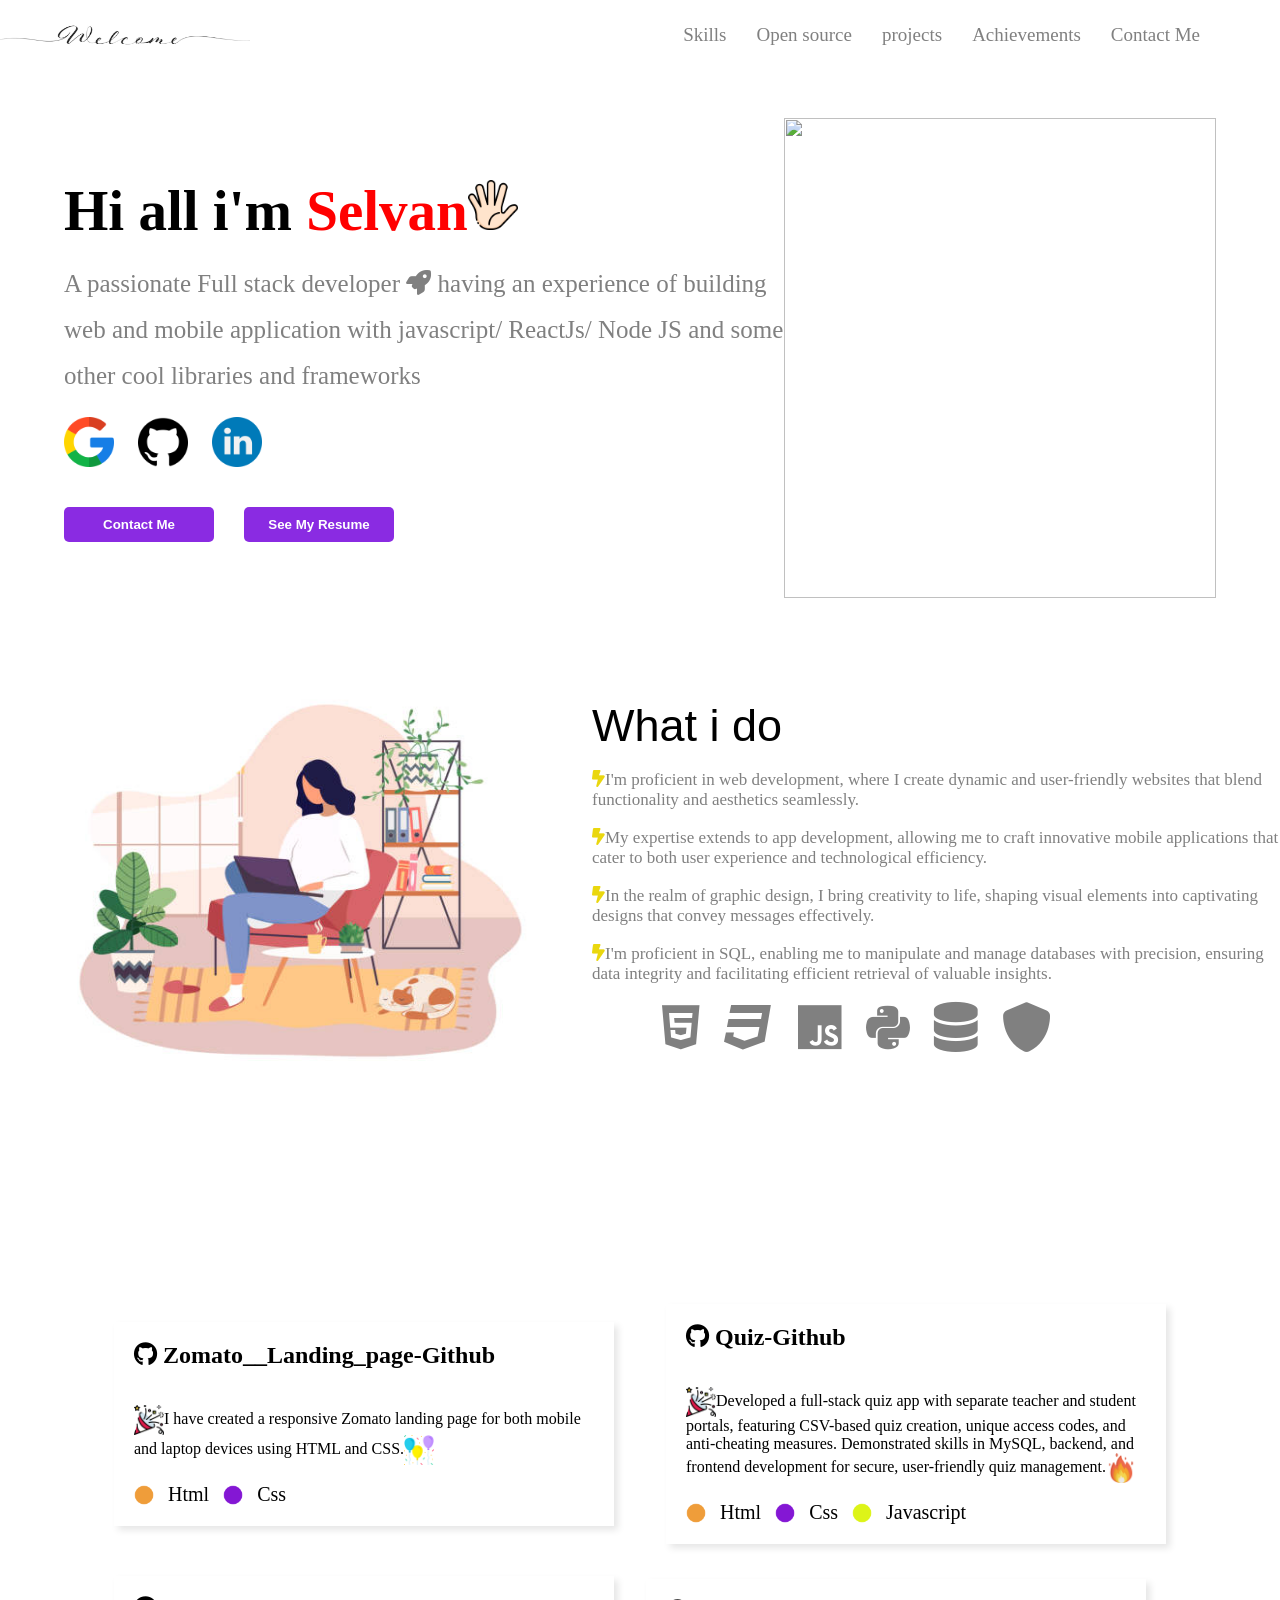
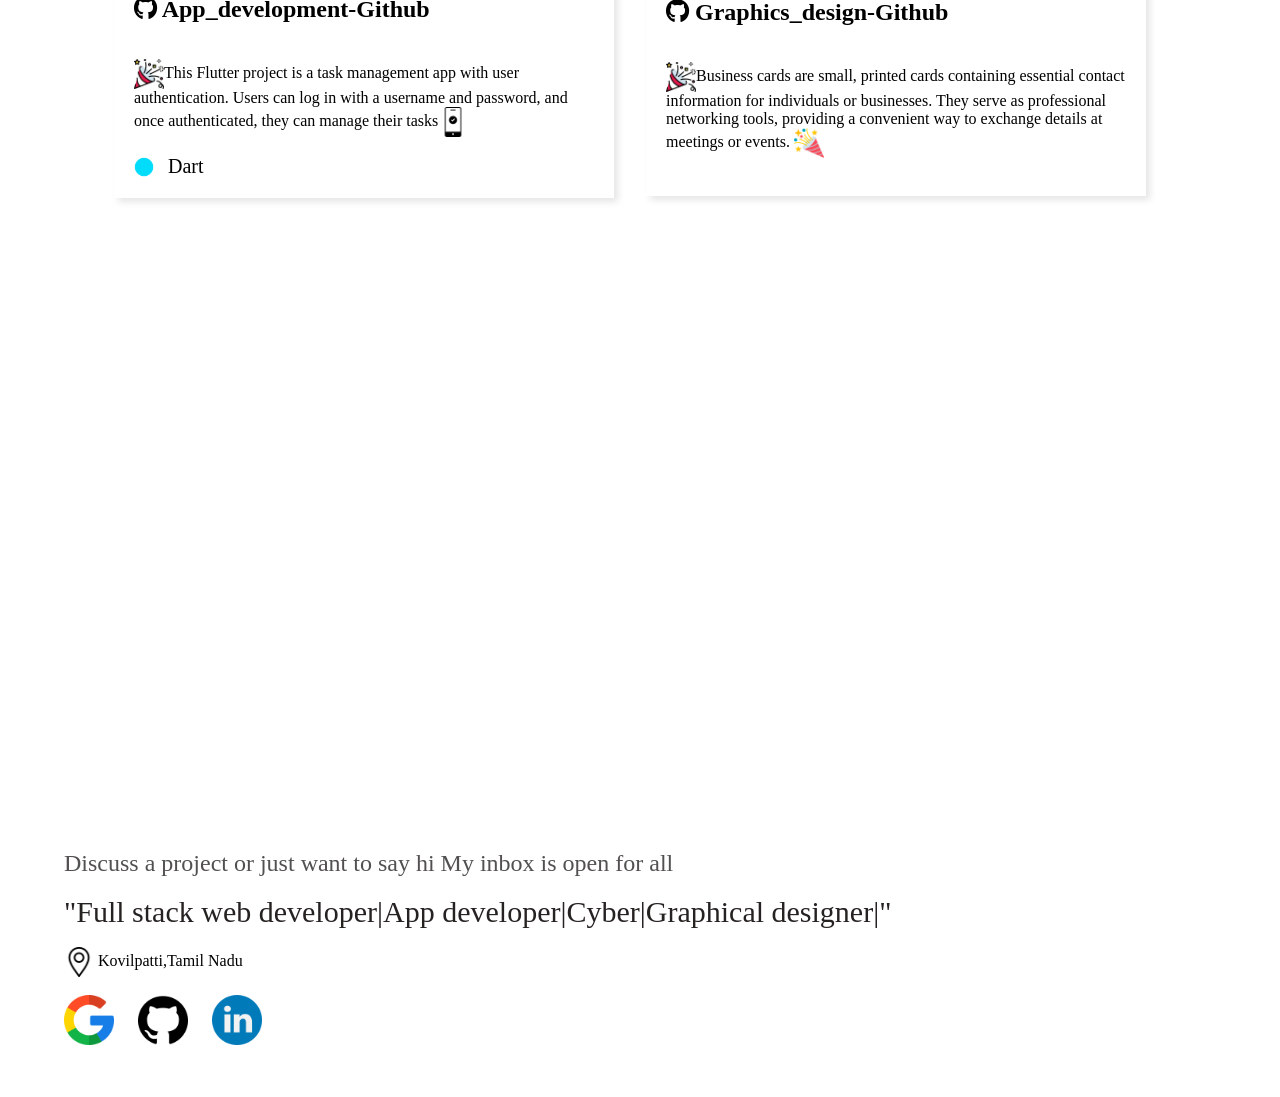
==== index.html @ 667afcc9 "Recently addded" ====
<!DOCTYPE html>
<html>
    <head>
        <meta charset="UTF-8" />
        <meta http-equiv="X-UA-Compatible" content="IE=edge" />
        <meta name="viewport" content="width=device-width, initial-scale=1.0" />
    
       
        <!-- Font awesome icons -->
        <link rel="stylesheet" href="https://cdnjs.cloudflare.com/ajax/libs/font-awesome/6.1.1/css/all.min.css"
            integrity="sha512-KfkfwYDsLkIlwQp6LFnl8zNdLGxu9YAA1QvwINks4PhcElQSvqcyVLLD9aMhXd13uQjoXtEKNosOWaZqXgel0g=="
            crossorigin="anonymous" referrerpolicy="no-referrer" />
        <!-- Poppins font by google fonts -->
        <link rel="preconnect" href="https://fonts.googleapis.com" />
        <link rel="preconnect" href="https://fonts.gstatic.com" crossorigin />
        <link
            href="https://fonts.googleapis.com/css2?family=Poppins:ital,wght@0,100;0,200;0,300;0,400;0,500;0,600;0,700;0,800;0,900;1,100;1,200;1,300;1,400;1,500;1,600;1,700;1,800;1,900&display=swap"
            rel="stylesheet" />
    
        <!-- Importing styles.css -->
        <link rel="stylesheet" href="index.css" />
        <!-- Aos animation-->
        <link rel="stylesheet" href="https://unpkg.com/aos@next/dist/aos.css" />
    
        <title>PortFolio Page</title>
    </head>
    <body>
        <nav>
        <div class="nav_bar1"data-aos="zoom-in-down"data-aos-duration="2000"data-aos-delay="100">
           <img src="./images/image 1.png" >
           <div class="nav_bar_links">
            <a href="#skills" class="links">Skills</a>
            <a href="#Opensource" class="links">Open source</a>
            <a href="#projects" class="links">projects</a>
            <a href="#achievements" class="links">Achievements</a>
            <a href="#contact" class="links">Contact Me</a>
           </div>
        </div>
        </nav>
        <section>
            <div class="section_bar1 container"data-aos="zoom-in" data-aos-duration="2000"data-aos-delay="100">
                <div class="section_bar2">
                <h1>Hi all i'm <span style="color:red">Selvan</span><span><img src="./images/hello.png"></span></h1><br>
                <p>A passionate Full stack developer <i class="fa-solid fa-rocket"></i> having an experience of building web and mobile application with javascript/ ReactJs/    Node JS and some other cool libraries and frameworks</p><br>
                <div class="section_bar2_logo"><img src="./images/google.png" class="section_image" >
                <a href="https://github.com/Ratnaselvan-S"target="_blank"><img src="./images/github.png" class="section_image"></a>
                <a href="https://www.linkedin.com/in/ratna-selvan-s/"target="_blank"> <img src="./images/linkedin.png" class="section_image" ></a>
                </div>
                <br>
                <br>
                <div class="section_bar2_button">
                <a href="mailto:selvanratna2004@gmail.com"><button>Contact Me</button></a>
                <a href="./resume/Ratna Selvan.pdf"target="_blank"><button >See My Resume</button></a>
            </div>
                </div>
                <div class="section_img">
                 <img src="https://img.freepik.com/free-vector/working-characters-flat-design-web-banner_1308-128001.jpg?size=626&ext=jpg&ga=GA1.1.1835550956.1694545658&semt=ais">

                </div>
            </div>
        </section>
        <section data-aos="fade"data-aos-duration="1000" data-aos-delay="400">
            <div class="section2 "><div class="section2_img">  
                <img src="./images/laptop.jpg"><br>
            </div>
            <div class="section2_text container"id="skills">
                <h1>What i do</h1><br>
                <p><i class="fa-solid fa-bolt-lightning" style="color: #ead70e;"></i>I'm proficient in web development, where I create dynamic and user-friendly websites that blend functionality and
                aesthetics seamlessly.</p><br>
                <p><i class="fa-solid fa-bolt-lightning" style="color: #ead70e;"></i>My expertise extends to app development, allowing me to craft innovative mobile applications that cater to both user
                experience and technological efficiency.</p><br>
                <p><i class="fa-solid fa-bolt-lightning" style="color: #ead70e;"></i>In the realm of graphic design, I bring creativity to life, shaping visual elements into captivating designs that convey
                messages effectively.</p><br>
                <p><i class="fa-solid fa-bolt-lightning" style="color: #ead70e;"></i>I'm proficient in SQL, enabling me to manipulate and manage databases with precision, ensuring data integrity and
                facilitating efficient retrieval of valuable insights.</p><br>
               <div class="section2_ic"><i class="fa-brands fa-html5 section2_icons"></i>
                <i class="fa-brands fa-css3 section2_icons"></i>
                <i class="fa-brands fa-js section2_icons"></i>
                <i class="fa-brands fa-python section2_icons"></i>
                <i class="fa-solid fa-database section2_icons"></i>
                <i class="fa-solid fa-shield section2_icons"></i>
                </div>
            </div>
            </div>

        </section><br><br><br><br>
        <section id="Opensource">
            <h2 class="container section_cards_h2"data-aos="flip-down" data-aos-duration="1000" data-aos-delay="400">Open Source Projects</h2>
            <div class="container section_card_1">
                <a href="https://github.com/Ratnaselvan-S/Zomato_clone.git"target="_blank">
                <div class="cards cards_1"data-aos="fade-up"data-aos-duration="1000" data-aos-delay="600">
                    <h2><i class="fa-brands fa-github"></i> Zomato__Landing_page-Github</h2><br><br>
                    <p><span class="section_img_cards"><img src="./images/confetti.png"></span>I have created a responsive Zomato landing page for both mobile and laptop devices using HTML and CSS.<span class="section_img_cards"><img src="./images/balloons.png"></span></p><br>
                    <span class="img_cards"><img src="./images/circle.png"></span>
                    <span class="section_cards_p">Html &nbsp</span>
                    <span class="img_cards"><img src="./images/circle1.png"></span>
                    <span class="section_cards_p">Css</span>
                     
                </div></a>
                <a href="https://github.com/Ratnaselvan-S/Quiz.git"target="_blank">
                <div class="cards cards_2" data-aos="fade-up"data-aos-duration="1000" data-aos-delay="600">
                    <h2><i class="fa-brands fa-github"></i> Quiz-Github</h2><br><br>
                    <p><span class="section_img_cards"><img src="./images/confetti.png"></span>Developed a full-stack quiz app with separate teacher and student portals, featuring CSV-based quiz creation, unique access codes, and anti-cheating measures. Demonstrated skills in MySQL, backend, and frontend development for secure, user-friendly quiz management.<span class="section_img_cards"><img src="./images/fire.png"></span>
                    </p><br>
                    <span class="img_cards"><img src="./images/circle.png"></span>
                    <span class="section_cards_p">Html &nbsp</span>
                    <span class="img_cards"><img src="./images/circle1.png"></span>
                    <span class="section_cards_p">Css &nbsp</span>
                    <span class="img_cards"><img src="./images/circle2.png"></span>
                    <span class="section_cards_p">Javascript</span>
                
                </div>
                </a>
                
                <a href="https://github.com/Ratnaselvan-S/Teachnook-project.git"target="_blank">
                <div class="cards cards_4"data-aos="fade-up"data-aos-duration="1000" data-aos-delay="600">
                    <h2><i class="fa-brands fa-github"></i> App_development-Github</h2><br><br>
                    <p><span class="section_img_cards"><img src="./images/confetti.png"></span>This Flutter project is a task management app with user authentication. Users can log in with a username and password,
                    and once authenticated, they can manage their tasks<span class="section_img_cards"><img src="./images/mobile-app.png"></span>
                    </p><br>
                    <span class="img_cards"><img src="./images/circle4.png"></span>
                    <span class="section_cards_p">Dart</span>
                </div>
                </a>
                <a href="https://github.com/Ratnaselvan-S/Oasis_infobyte_graphics-designer/tree/main/Oasis_infobyte_3"target="_blank">
                <div class="cards cards_5"data-aos="fade-up"data-aos-duration="1000" data-aos-delay="600">
                    <h2><i class="fa-brands fa-github"></i> Graphics_design-Github</h2><br><br>
                    <p><span class="section_img_cards"><img src="./images/confetti.png"></span>Business cards are small, printed cards containing essential contact information for individuals or businesses. They
                    serve as professional networking tools, providing a convenient way to exchange details at meetings or events. <span class="section_img_cards"><img src="./images/confetti (1).png"></span>
                    </p><br>
                
                </div>
                </a>
                
            </div>
            
        </section>


<h2 class="container section_cards_h2" data-aos="flip-up" data-aos-duration="1000" data-aos-delay="400" id="achievements">Achievements and Certificates</h2>
        <section class="container we__offer">
           <a href="https://drive.google.com/file/d/1s4T5k7OESHsHmkdM7sa0WX5MY5qVV7kI/view?usp=sharing"> <div class="we__offer_card"  data-aos="flip-right"data-aos-duration="1500" data-aos-delay="900">
                <img src="./images/oracle.png" alt="card 1" class="new_img">
                <div class="we__offer_content align_h2_1">
                    <h2>Oracle Cloud Infrastructure</h2><br>
                    <p>Oracle Cloud Infrastructure (OCI) offers a robust suite of cloud services, including compute, storage, networking, and
                    databases, catering to the needs of modern enterprises.</p><br><br>

                    <p>&nbsp&nbsp&nbsp&nbsp&nbsp&nbsp*Click the card to view certificate*</p>
                </div></div></a>
            <a href="https://drive.google.com/file/d/1aieu_IkZlXaS76jFebJj8Wdm6IPri5nD/view?usp=sharing">
            <div class="we__offer_card"  data-aos="flip-right" data-aos-duration="1500" data-aos-delay="600">
                <img src="[data-uri]" alt="card 2"class="new_img1">
                <div class="we__offer_content align_h2_2">
                    <h2>Teachnook Internship</h2><br>
                    <p>Teachnook aims to equip students for success in a competitive world through flexible virtual courses spanning diverse
                    domains and nurturing both personal and professional skills through interactive group activities</p><br>
                    <p>&nbsp&nbsp&nbsp&nbsp&nbsp&nbsp*Click the card to view certificate*</p>

                </div>
            
            </div>
        </a>
        <a href="https://drive.google.com/drive/folders/110-ByyZGaSq9mR9y7KJga40FE-PtP7kA?usp=sharing">
            <div class="we__offer_card"  data-aos="flip-right" data-aos-duration="1500" data-aos-delay="300">
                <img src="https://yt3.googleusercontent.com/32Z0ly3_Myojwy8BuBqcnt-DqIzlMDAKxhjCISvWx5WThn31ZvJqtBwl6pZlPYIPQblrPx8dAA=s900-c-k-c0x00ffffff-no-rj" alt="card 3" class="new_img2"><br>
                <div class="we__offer_content align_h2_3">
                    <h2>Devtown Internship</h2><br>
                    <p>DevTown is an excellent web development platform with courses for all levels, expert instructors, and a supportive
                    learner community.</p><br><br><br>
                    <p>&nbsp&nbsp&nbsp&nbsp&nbsp&nbsp*Click the card to view certificate*</p>
                </div>
            </a>
        </section>
<h2 class="new_container" data-aos="flip-up" data-aos-duration="1000" data-aos-delay="400"id="contact">Reach out to me</h2>      
  <footer class="container footer_section"data-aos="zoom-in" data-aos-duration="1500" data-aos-delay="700">
            <h3>Discuss a project or just want to say hi My inbox is open for all</h3><br>
            <h1>"Full stack web developer|App developer|Cyber|Graphical designer|"</h1><br>
             <p><span><img src="./images/location.png"></span>&nbspKovilpatti,Tamil Nadu</p><br>
            <div class="section_bar2_logo"><a href="mailto:selvanratna1@gmail.com"><img src="./images/google.png" class="section_image1" title="Click to mail"></a>
                <a href="https://github.com/daubermantech" target="_blank" ><img src="./images/github.png" class="section_image1"title="click to view my github profile"></a>
                <a href="https://www.linkedin.com/in/ratna-selvan-077663249/" target="_blank"> <img src="./images/linkedin.png"title="Click to view my linkedin Profile"
                        class="section_image1"></a>
            </div>
        </footer>
        
        
        <script src="https://unpkg.com/aos@next/dist/aos.js"></script>
        <script>
            AOS.init({
                // duration:1000,
            });
        </script>
    </body>
</html>
---- index.css ----
*{
    box-sizing: border-box;
    padding: 0;
    margin: 0;
}
.container{
    margin: 3rem auto;
     width: 90%;
}
.nav_bar1{
    display: flex;
    flex-wrap: wrap;
    justify-content: space-between;
    align-items: center;
}
.nav_bar1 img{
    height:70px;
    width: 250px;
}
.nav_bar_links{
    display: flex;
    gap:30px;
    margin-right:80px ;
}
.links{
    color: grey;
    text-decoration: none;
    font-size: 19px;
    flex-wrap: wrap;
}
.links:hover{
    color: black;
}
.section_bar1{
    display: flex;
    flex-wrap: wrap;
    align-items: center;
    justify-content: space-between;
    transition: all 1s ease-in;
}
.section_bar2 h1{
    font-size:57px;

}
.section_bar2 p{
    font-size: 25px;
    line-height: 46px;
    font-weight: 200;
    color: grey;
    font-family:Cambria, Cochin, Georgia, Times, 'Times New Roman', serif;
}
.section_bar2 img{
    margin-right: 20px;
    height: 50px;
    width: 50px;

}
.section_bar2{
    flex: 1;
}
.section_image{
    height: 50px;
    width: 50px;
}
.section_img img{
    flex: 1;
    /* margin-right:100px ; */
    height: 30rem;
    width:27rem;
}
.section_bar2 button{
    padding: 10px;
    width: 150px;
    background-color: blueviolet;
    color: white;
    font-weight:600;
    border: none;
    border-radius: 5px;

}
.section_bar2_button{
    display: flex;
    gap: 30px;
}
.section_bar2_button button:hover{
    cursor: pointer;
    border: 2px solid violet;
    border-radius: 5px;
}
@media only screen and (max-width: 650px)
{
    .nav_bar1 img {
            margin-left: 20%;
            height: 90px;
            width: 300px;
        }
}
@media only screen and (max-width: 600px){
    .nav_bar1 img{
    margin-left: 20%;
    height: 90px;
    width: 300px;
    }
    .nav_bar1 .links{
        display: none;
    }
    .section_bar2 h1{
        font-size: 34px;
    }
    .section_bar2 p {
        font-size: 17px;
        line-height: 25px;
    }
    .section_bar2_logo{
        margin-left: 20%;

    }
    .section_bar2_button{
        margin-left: 9%;
        margin-bottom: 30px;
    }
    .section_img img{
        height: 20rem;
        width: 19rem;
        margin-left: 20%;
    }
}
@media only screen and (max-width: 400px){
    .nav_bar1 img{
        margin-left: 10%;
            height: 90px;
            width: 300px;
    }
    .section_bar2_button {
            margin-left: 0%;
            margin-bottom: 30px;
    }
    .section_img img {
        height: 18rem;
        width: 17rem;
        margin-left: 10%;
        }

}
.section2{
    display: flex;
    justify-content: center;
    align-items: center;
    /* flex-wrap: wrap; */
    
}
.section2_img img{
    height: 28rem;
    width:37rem;
}.section_text{
    display: flex;
    justify-content: center;
    align-items: center;
    flex-wrap: wrap;
}
.section2_text h1{
    font-size: 45px;
    font-weight: 500;
    font-family:'Gill Sans', 'Gill Sans MT', Calibri, 'Trebuchet MS', sans-serif;
}
.section2_text p{
    font-family:cursive;
    color: grey;
    font-size: 17px;
}
.section2_ic{
    margin-left: 50px;
    
}
.section2_icons{
    font-size: 50px;
    color: grey;
    margin-left: 20px;
}
.section2_icons:hover{
    color: black;
}
@media only screen and (max-width: 750px){
    .section2{
        display: flex ;
        flex-wrap: wrap;
        }
    .section2_img img{
        margin-right: 90px;
        height: 20rem;
        width: 25rem;
        }
    .section2_text{
        /* margin-top: 340px; */
    }
    
    .section2_text h1{
        font-size: 34px;
    }
    .section2_text p{
        font-size: 17px;    
    }
    
}
@media only screen and (max-width: 500px){
    .section2_ic i{
        font-size: 34px;

    }
    .section2_img img {
        margin: 0;
            margin-left: 40px;
            height: 15rem;
            width: 20rem;
   }
    .section2_text p,
        i {
            font-size: 14px;
        }
    .section2_text{
        margin: 0;
    }

}
@media only screen and (max-width: 400px){
    .section2_ic i {
            font-size: 27px;
    
        }
    .section2_ic{
            /* transform: translateX(20px); */
            margin-left:20px ;
     }
     .section2_text p,i{
        font-size: 14px;
     }

}

.section_cards_h2{
    font-family: 'Lucida Grande', 'Lucida Sans Unicode', Geneva, Verdana, sans-serif;
    font-size: 30px;
    font-weight:300;
}
.section_card_1{
    display: flex;
    align-items: center;
    justify-content: center;
    flex-wrap: wrap;
    gap: 2rem;
    margin-top: 1.5rem;

}
.section_card_1 a{
    text-decoration: none;
    color: black;

}
.cards{
    min-height: 180px;
    width:500px;
    padding: 20px;
    box-shadow: 4px 4px 7px rgba(0, 0, 0, 0.1);
    /* transition: all 0.5s ease !important; */
}
.cards:hover{
    background-color: rgba(0, 0, 0, 0.1);
        transition: all 400ms ease !important;
        transform: scale(1.1) !important;
        /* margin-right: 40px; */
}
 .cards_1{
    /* background-color: rgba(0, 0, 0, 0.1);
    transition: all 400ms ease !important;
    transform: scale(1.1) !important; */
    margin-right: 20px;
   
}
.cards_3{
    margin-right: 20px;
}
.cards_5 {
    margin-right: 20px;
}
.cards img{
    height: 20px;
    width: 20px;
}
.cards h2{
    /* display: inline-block; */
     vertical-align: middle;
}
.cards .section_img_cards img{
    height: 30px;
    width: 30px;
    /* display: inline-block; */
        vertical-align: middle;

}
.img_cards img{
    /* display: inline-block; */
  vertical-align: middle;
  margin-right: 10px; 
}
.cards .section_cards_p{
    font-size: 20px;
    /* display: inline-block; */
    vertical-align: middle;
}
@media only screen and (max-width: 560px){
    .section_card_1 .cards h2{
        /* min-height: 160px;
        width: 350px; */
        font-size: 16px;


    }
    .section_card_1 p,i{
        font-size:13px ;
    }
    .section_card_1 .cards{
        min-height:170px ;
        width: 400px;
    }

}
@media only screen and (max-width: 430px){
    .section_card_1 .cards {
            min-height: 170px;
            width: 350px;
        }
    .section_card_1{
        margin: 0;
        margin-left:20px;
    }
}

.we__offer {
    display: flex;
    flex-wrap: wrap;
    gap: 0.5rem;
    align-items: center;
    justify-content: center;
    
}

.we__offer_card {
    border-radius: 10px;
    /* background-color: aqua; */
    overflow: hidden;
    border: 1px solid #e0e0e0;
    transition: all 1s ease;
    margin-right: 12px;
    height: 420px;
    width: 330px;   

}

/* .we__offer_card:hover {
    transform: scale(1.1);
} */

.we__offer a {
    color: black;
    text-decoration: none;
}
.we__offer_card .new_img {
    width: 200px;
    height: 170px;
    object-fit: cover;
    object-position: center;
    margin-left: 60px;
}
.we__offer_card .new_img1{
    width: 200px;
    height: 170px;
    object-fit: cover;
    object-position: center;
    margin-left: 60px;
}
.we__offer_card .new_img2{
    width: 140px;
    height: 140px;
    /* object-fit: cover;
    object-position: center; */
    margin-left: 90px;
    margin-top: 20px;
}

.we__offer_content {
    padding: 20px;
}

.we__offer_content h2 {
    font-size: 20px;
    font-weight: 400;
    
}
.align_h2_1 h2{
    margin-left: 35px;
}
.align_h2_2 h2 {
    margin-left: 50px;
}
.align_h2_3 h2 {
    margin-left: 55px;
    margin-top: 10px;
}
.we__offer_content p {

    font-size: 16px;
    font-weight: 300;
    color: rgb(82, 80, 80);
    text-align: justify;
}

.footer_section p span img{
    height: 30px;
    width: 30px;
    vertical-align: middle;

}
.footer_section {
    margin-top: 0px;
}
.footer_section h3{
    color: rgb(82, 80, 80);
    font-size: 24px;
    font-weight: 300;
}
.new_container{
    width: 90%;
    margin-left: 50px;
    font-family: 'Lucida Grande', 'Lucida Sans Unicode', Geneva, Verdana, sans-serif;
    font-size: 30px;
    font-weight: 300;
    margin-bottom: 20px;

}
.footer_section h1 {
    color: rgb(39, 34, 34);
    font-size: 30px;
    font-weight: 500;
}
.section_image1{
    margin-right: 20px;
        height: 50px;
        width: 50px;
}

@media only screen and (max-width: 570px)
{
    *{
        margin: 0;
    }
    .footer_section{
        width: 80%;
        margin: 0;
        margin-left: 60px;

    }
    #contact{
        font-size: 1.5rem;
    }
    .footer_section h3{
        font-size: 1rem;
    }
    .footer_section h1{
        font-size: 1rem;

    }
    .section_image1{
       height: 30px;
       width: 30px;
    }
}
@media only screen and (max-width: 450px)
{
    .footer_section{
        width: 80%;
        margin: 0;
        margin-left: 60px;

    }
    #contact{
        font-size: 1rem;
    }
    .footer_section h3{
        font-size: 0.8rem;
    }
    .footer_section h1{
        font-size: 0.8rem;

    }
    .section_image1{
       height: 20px;
       width: 20px;
    }
}
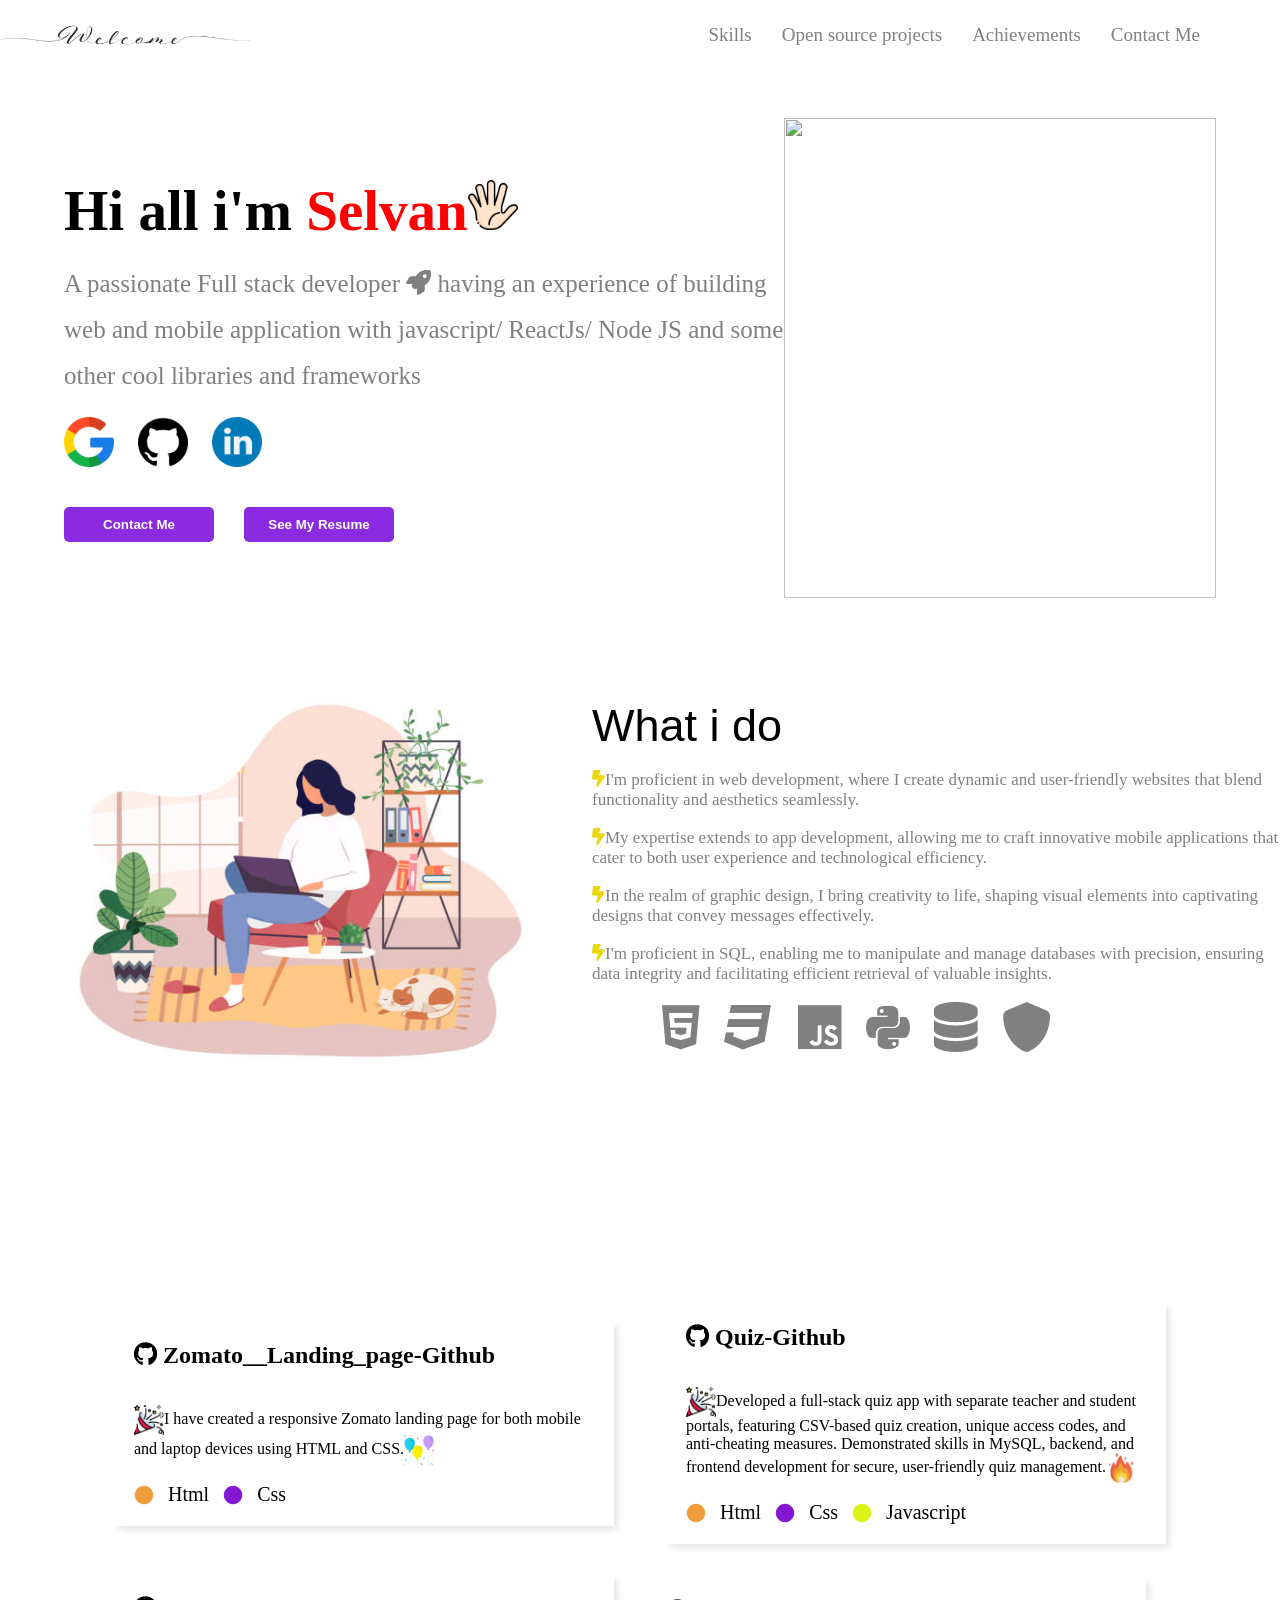
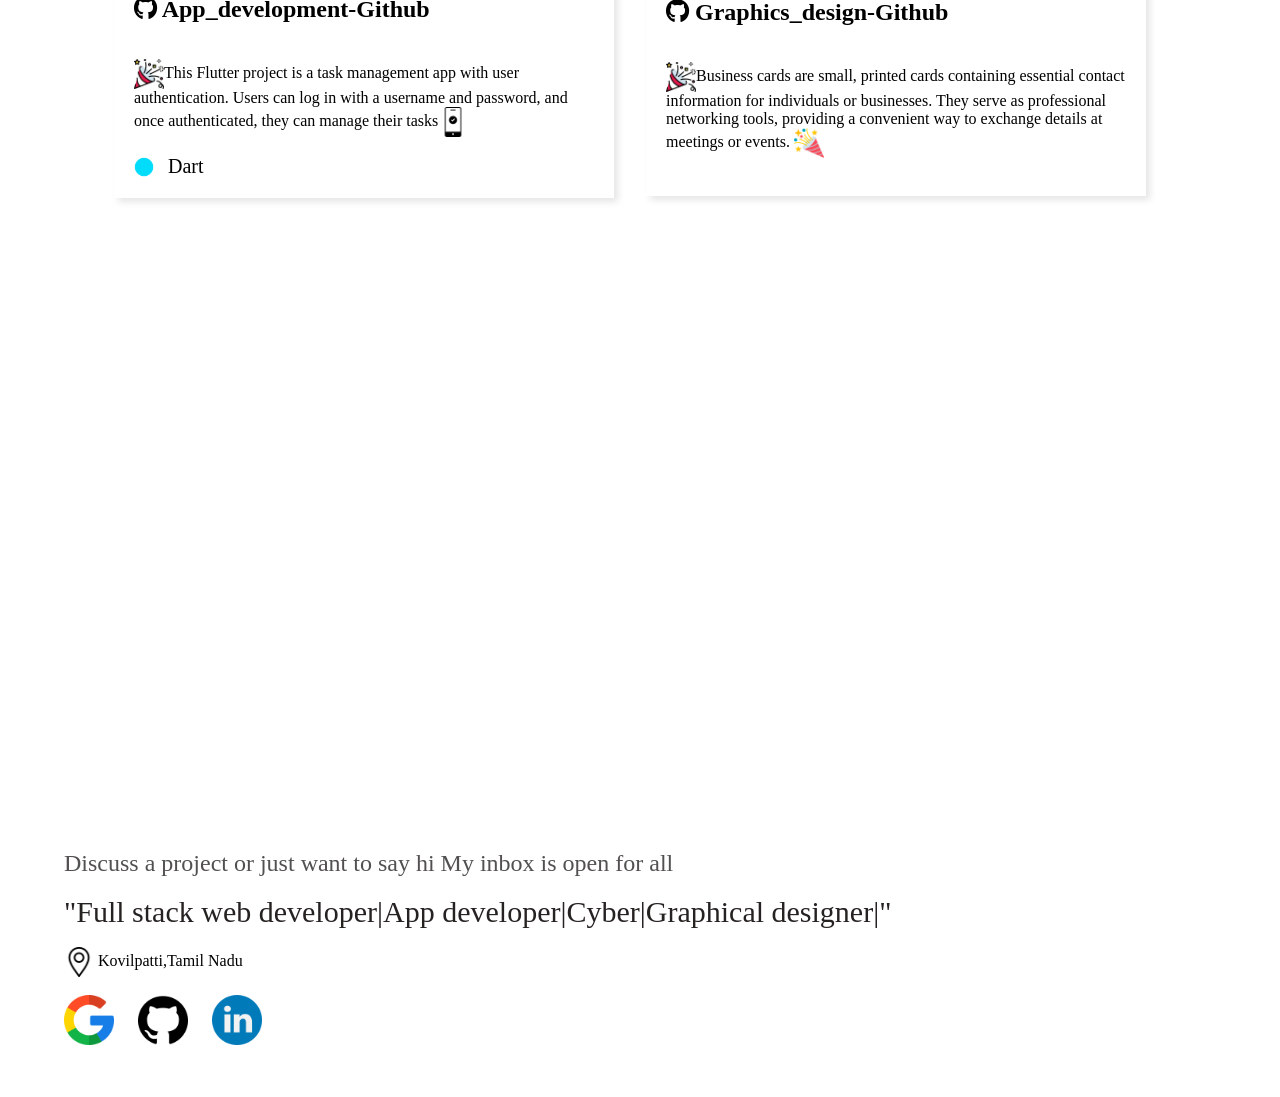
==== commit 6f73497f: "Update index.html" ====
--- a/index.html
+++ b/index.html
@@ -30,8 +30,7 @@
            <img src="./images/image 1.png" >
            <div class="nav_bar_links">
             <a href="#skills" class="links">Skills</a>
-            <a href="#Opensource" class="links">Open source</a>
-            <a href="#projects" class="links">projects</a>
+            <a href="#Opensource" class="links">Open source projects</a>
             <a href="#achievements" class="links">Achievements</a>
             <a href="#contact" class="links">Contact Me</a>
            </div>
@@ -179,7 +178,7 @@
              <p><span><img src="./images/location.png"></span>&nbspKovilpatti,Tamil Nadu</p><br>
             <div class="section_bar2_logo"><a href="mailto:selvanratna1@gmail.com"><img src="./images/google.png" class="section_image1" title="Click to mail"></a>
                 <a href="https://github.com/daubermantech" target="_blank" ><img src="./images/github.png" class="section_image1"title="click to view my github profile"></a>
-                <a href="https://www.linkedin.com/in/ratna-selvan-077663249/" target="_blank"> <img src="./images/linkedin.png"title="Click to view my linkedin Profile"
+                <a href="https://www.linkedin.com/in/ratna-selvan-s/" target="_blank"> <img src="./images/linkedin.png"title="Click to view my linkedin Profile"
                         class="section_image1"></a>
             </div>
         </footer>
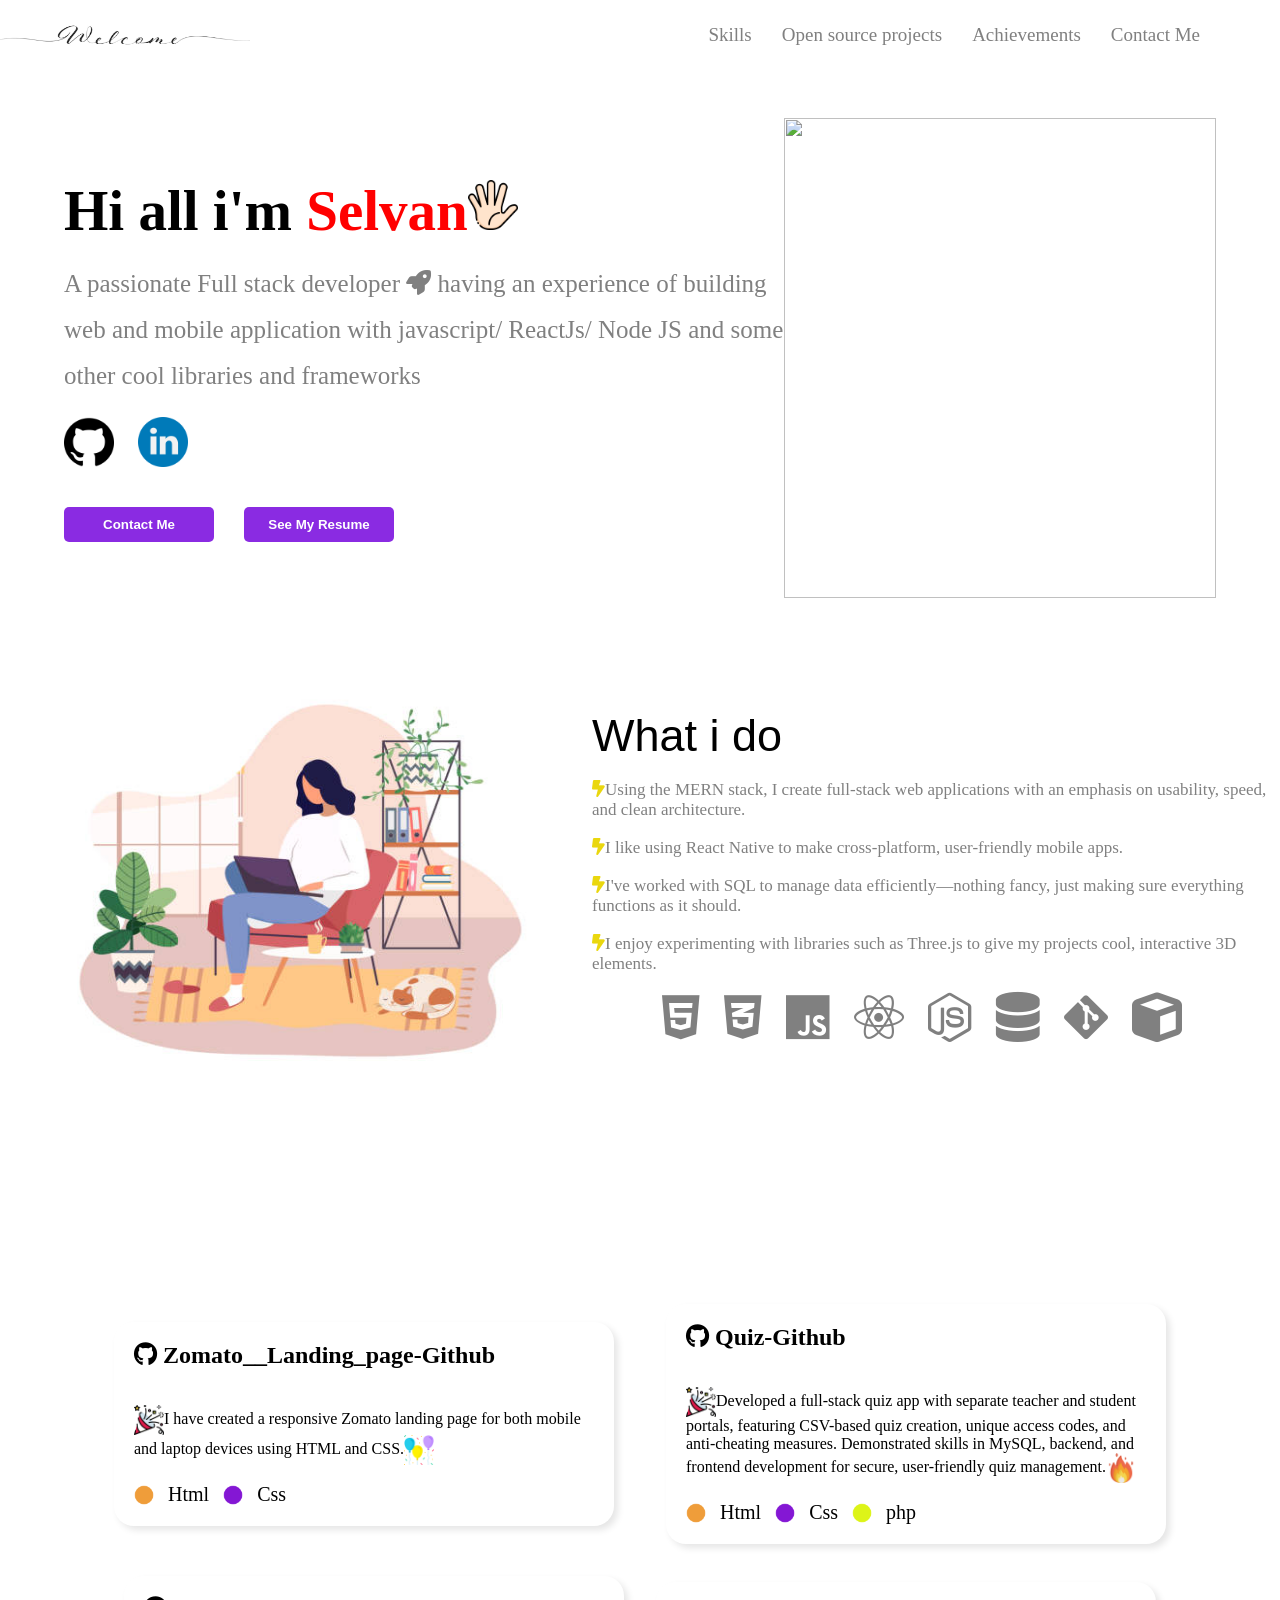
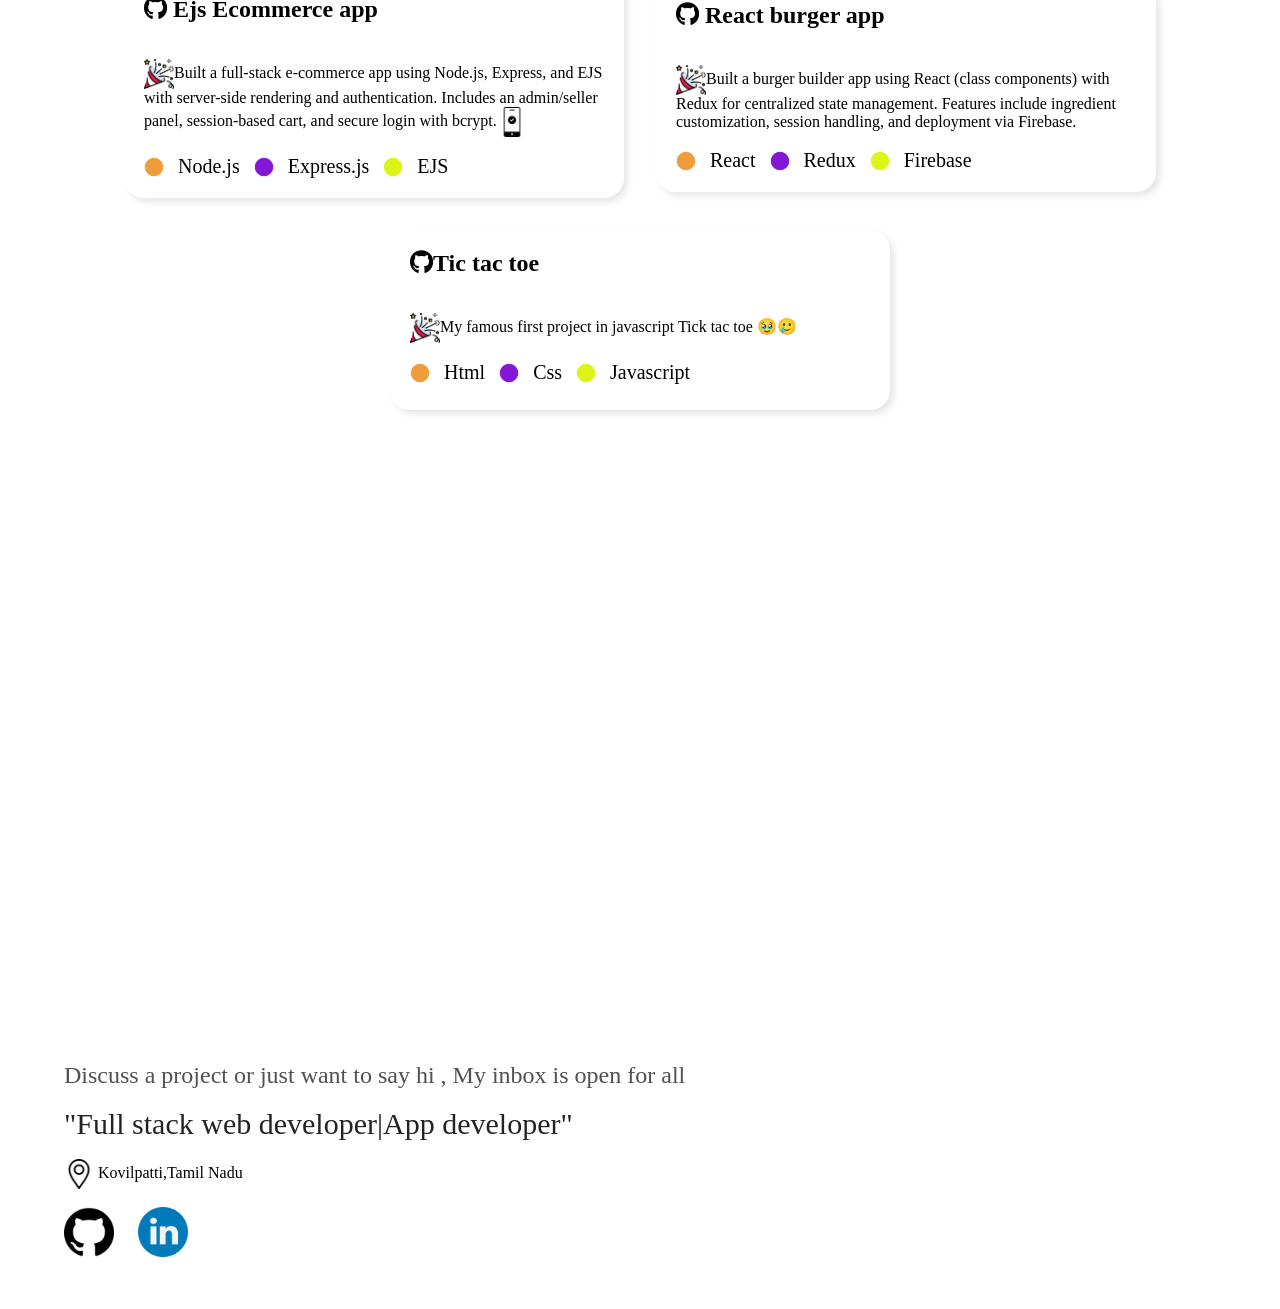
==== commit 9fc8e381: "updated links ad github contents" ====
--- a/index.html
+++ b/index.html
@@ -1,194 +1,456 @@
 <!DOCTYPE html>
 <html>
-    <head>
-        <meta charset="UTF-8" />
-        <meta http-equiv="X-UA-Compatible" content="IE=edge" />
-        <meta name="viewport" content="width=device-width, initial-scale=1.0" />
-    
-       
-        <!-- Font awesome icons -->
-        <link rel="stylesheet" href="https://cdnjs.cloudflare.com/ajax/libs/font-awesome/6.1.1/css/all.min.css"
-            integrity="sha512-KfkfwYDsLkIlwQp6LFnl8zNdLGxu9YAA1QvwINks4PhcElQSvqcyVLLD9aMhXd13uQjoXtEKNosOWaZqXgel0g=="
-            crossorigin="anonymous" referrerpolicy="no-referrer" />
-        <!-- Poppins font by google fonts -->
-        <link rel="preconnect" href="https://fonts.googleapis.com" />
-        <link rel="preconnect" href="https://fonts.gstatic.com" crossorigin />
-        <link
-            href="https://fonts.googleapis.com/css2?family=Poppins:ital,wght@0,100;0,200;0,300;0,400;0,500;0,600;0,700;0,800;0,900;1,100;1,200;1,300;1,400;1,500;1,600;1,700;1,800;1,900&display=swap"
-            rel="stylesheet" />
-    
-        <!-- Importing styles.css -->
-        <link rel="stylesheet" href="index.css" />
-        <!-- Aos animation-->
-        <link rel="stylesheet" href="https://unpkg.com/aos@next/dist/aos.css" />
-    
-        <title>PortFolio Page</title>
-    </head>
-    <body>
-        <nav>
-        <div class="nav_bar1"data-aos="zoom-in-down"data-aos-duration="2000"data-aos-delay="100">
-           <img src="./images/image 1.png" >
-           <div class="nav_bar_links">
-            <a href="#skills" class="links">Skills</a>
-            <a href="#Opensource" class="links">Open source projects</a>
-            <a href="#achievements" class="links">Achievements</a>
-            <a href="#contact" class="links">Contact Me</a>
-           </div>
-        </div>
-        </nav>
-        <section>
-            <div class="section_bar1 container"data-aos="zoom-in" data-aos-duration="2000"data-aos-delay="100">
-                <div class="section_bar2">
-                <h1>Hi all i'm <span style="color:red">Selvan</span><span><img src="./images/hello.png"></span></h1><br>
-                <p>A passionate Full stack developer <i class="fa-solid fa-rocket"></i> having an experience of building web and mobile application with javascript/ ReactJs/    Node JS and some other cool libraries and frameworks</p><br>
-                <div class="section_bar2_logo"><img src="./images/google.png" class="section_image" >
-                <a href="https://github.com/Ratnaselvan-S"target="_blank"><img src="./images/github.png" class="section_image"></a>
-                <a href="https://www.linkedin.com/in/ratna-selvan-s/"target="_blank"> <img src="./images/linkedin.png" class="section_image" ></a>
-                </div>
-                <br>
-                <br>
-                <div class="section_bar2_button">
-                <a href="mailto:selvanratna2004@gmail.com"><button>Contact Me</button></a>
-                <a href="./resume/Ratna Selvan.pdf"target="_blank"><button >See My Resume</button></a>
-            </div>
-                </div>
-                <div class="section_img">
-                 <img src="https://img.freepik.com/free-vector/working-characters-flat-design-web-banner_1308-128001.jpg?size=626&ext=jpg&ga=GA1.1.1835550956.1694545658&semt=ais">
-
-                </div>
-            </div>
-        </section>
-        <section data-aos="fade"data-aos-duration="1000" data-aos-delay="400">
-            <div class="section2 "><div class="section2_img">  
-                <img src="./images/laptop.jpg"><br>
-            </div>
-            <div class="section2_text container"id="skills">
-                <h1>What i do</h1><br>
-                <p><i class="fa-solid fa-bolt-lightning" style="color: #ead70e;"></i>I'm proficient in web development, where I create dynamic and user-friendly websites that blend functionality and
-                aesthetics seamlessly.</p><br>
-                <p><i class="fa-solid fa-bolt-lightning" style="color: #ead70e;"></i>My expertise extends to app development, allowing me to craft innovative mobile applications that cater to both user
-                experience and technological efficiency.</p><br>
-                <p><i class="fa-solid fa-bolt-lightning" style="color: #ead70e;"></i>In the realm of graphic design, I bring creativity to life, shaping visual elements into captivating designs that convey
-                messages effectively.</p><br>
-                <p><i class="fa-solid fa-bolt-lightning" style="color: #ead70e;"></i>I'm proficient in SQL, enabling me to manipulate and manage databases with precision, ensuring data integrity and
-                facilitating efficient retrieval of valuable insights.</p><br>
-               <div class="section2_ic"><i class="fa-brands fa-html5 section2_icons"></i>
-                <i class="fa-brands fa-css3 section2_icons"></i>
-                <i class="fa-brands fa-js section2_icons"></i>
-                <i class="fa-brands fa-python section2_icons"></i>
-                <i class="fa-solid fa-database section2_icons"></i>
-                <i class="fa-solid fa-shield section2_icons"></i>
-                </div>
-            </div>
-            </div>
-
-        </section><br><br><br><br>
-        <section id="Opensource">
-            <h2 class="container section_cards_h2"data-aos="flip-down" data-aos-duration="1000" data-aos-delay="400">Open Source Projects</h2>
-            <div class="container section_card_1">
-                <a href="https://github.com/Ratnaselvan-S/Zomato_clone.git"target="_blank">
-                <div class="cards cards_1"data-aos="fade-up"data-aos-duration="1000" data-aos-delay="600">
-                    <h2><i class="fa-brands fa-github"></i> Zomato__Landing_page-Github</h2><br><br>
-                    <p><span class="section_img_cards"><img src="./images/confetti.png"></span>I have created a responsive Zomato landing page for both mobile and laptop devices using HTML and CSS.<span class="section_img_cards"><img src="./images/balloons.png"></span></p><br>
-                    <span class="img_cards"><img src="./images/circle.png"></span>
-                    <span class="section_cards_p">Html &nbsp</span>
-                    <span class="img_cards"><img src="./images/circle1.png"></span>
-                    <span class="section_cards_p">Css</span>
-                     
-                </div></a>
-                <a href="https://github.com/Ratnaselvan-S/Quiz.git"target="_blank">
-                <div class="cards cards_2" data-aos="fade-up"data-aos-duration="1000" data-aos-delay="600">
-                    <h2><i class="fa-brands fa-github"></i> Quiz-Github</h2><br><br>
-                    <p><span class="section_img_cards"><img src="./images/confetti.png"></span>Developed a full-stack quiz app with separate teacher and student portals, featuring CSV-based quiz creation, unique access codes, and anti-cheating measures. Demonstrated skills in MySQL, backend, and frontend development for secure, user-friendly quiz management.<span class="section_img_cards"><img src="./images/fire.png"></span>
-                    </p><br>
-                    <span class="img_cards"><img src="./images/circle.png"></span>
-                    <span class="section_cards_p">Html &nbsp</span>
-                    <span class="img_cards"><img src="./images/circle1.png"></span>
-                    <span class="section_cards_p">Css &nbsp</span>
-                    <span class="img_cards"><img src="./images/circle2.png"></span>
-                    <span class="section_cards_p">Javascript</span>
-                
-                </div>
-                </a>
-                
-                <a href="https://github.com/Ratnaselvan-S/Teachnook-project.git"target="_blank">
-                <div class="cards cards_4"data-aos="fade-up"data-aos-duration="1000" data-aos-delay="600">
-                    <h2><i class="fa-brands fa-github"></i> App_development-Github</h2><br><br>
-                    <p><span class="section_img_cards"><img src="./images/confetti.png"></span>This Flutter project is a task management app with user authentication. Users can log in with a username and password,
-                    and once authenticated, they can manage their tasks<span class="section_img_cards"><img src="./images/mobile-app.png"></span>
-                    </p><br>
-                    <span class="img_cards"><img src="./images/circle4.png"></span>
-                    <span class="section_cards_p">Dart</span>
-                </div>
-                </a>
-                <a href="https://github.com/Ratnaselvan-S/Oasis_infobyte_graphics-designer/tree/main/Oasis_infobyte_3"target="_blank">
-                <div class="cards cards_5"data-aos="fade-up"data-aos-duration="1000" data-aos-delay="600">
-                    <h2><i class="fa-brands fa-github"></i> Graphics_design-Github</h2><br><br>
-                    <p><span class="section_img_cards"><img src="./images/confetti.png"></span>Business cards are small, printed cards containing essential contact information for individuals or businesses. They
-                    serve as professional networking tools, providing a convenient way to exchange details at meetings or events. <span class="section_img_cards"><img src="./images/confetti (1).png"></span>
-                    </p><br>
-                
-                </div>
-                </a>
-                
-            </div>
-            
-        </section>
-
-
-<h2 class="container section_cards_h2" data-aos="flip-up" data-aos-duration="1000" data-aos-delay="400" id="achievements">Achievements and Certificates</h2>
-        <section class="container we__offer">
-           <a href="https://drive.google.com/file/d/1s4T5k7OESHsHmkdM7sa0WX5MY5qVV7kI/view?usp=sharing"> <div class="we__offer_card"  data-aos="flip-right"data-aos-duration="1500" data-aos-delay="900">
-                <img src="./images/oracle.png" alt="card 1" class="new_img">
-                <div class="we__offer_content align_h2_1">
-                    <h2>Oracle Cloud Infrastructure</h2><br>
-                    <p>Oracle Cloud Infrastructure (OCI) offers a robust suite of cloud services, including compute, storage, networking, and
-                    databases, catering to the needs of modern enterprises.</p><br><br>
-
-                    <p>&nbsp&nbsp&nbsp&nbsp&nbsp&nbsp*Click the card to view certificate*</p>
-                </div></div></a>
-            <a href="https://drive.google.com/file/d/1aieu_IkZlXaS76jFebJj8Wdm6IPri5nD/view?usp=sharing">
-            <div class="we__offer_card"  data-aos="flip-right" data-aos-duration="1500" data-aos-delay="600">
-                <img src="[data-uri]" alt="card 2"class="new_img1">
-                <div class="we__offer_content align_h2_2">
-                    <h2>Teachnook Internship</h2><br>
-                    <p>Teachnook aims to equip students for success in a competitive world through flexible virtual courses spanning diverse
-                    domains and nurturing both personal and professional skills through interactive group activities</p><br>
-                    <p>&nbsp&nbsp&nbsp&nbsp&nbsp&nbsp*Click the card to view certificate*</p>
-
-                </div>
-            
-            </div>
+  <head>
+    <meta charset="UTF-8" />
+    <meta http-equiv="X-UA-Compatible" content="IE=edge" />
+    <meta name="viewport" content="width=device-width, initial-scale=1.0" />
+
+    <!-- Font awesome icons -->
+    <link
+      rel="stylesheet"
+      href="https://cdnjs.cloudflare.com/ajax/libs/font-awesome/6.1.1/css/all.min.css"
+      integrity="sha512-KfkfwYDsLkIlwQp6LFnl8zNdLGxu9YAA1QvwINks4PhcElQSvqcyVLLD9aMhXd13uQjoXtEKNosOWaZqXgel0g=="
+      crossorigin="anonymous"
+      referrerpolicy="no-referrer"
+    />
+    <!-- Poppins font by google fonts -->
+    <link rel="preconnect" href="https://fonts.googleapis.com" />
+    <link rel="preconnect" href="https://fonts.gstatic.com" crossorigin />
+    <link
+      href="https://fonts.googleapis.com/css2?family=Poppins:ital,wght@0,100;0,200;0,300;0,400;0,500;0,600;0,700;0,800;0,900;1,100;1,200;1,300;1,400;1,500;1,600;1,700;1,800;1,900&display=swap"
+      rel="stylesheet"
+    />
+
+    <!-- Importing styles.css -->
+    <link rel="stylesheet" href="index.css" />
+    <!-- Aos animation-->
+    <link rel="stylesheet" href="https://unpkg.com/aos@next/dist/aos.css" />
+
+    <title>PortFolio Page</title>
+  </head>
+  <body>
+    <nav>
+      <div
+        class="nav_bar1"
+        data-aos="zoom-in-down"
+        data-aos-duration="2000"
+        data-aos-delay="100"
+      >
+        <img src="./images/image 1.png" />
+        <div class="nav_bar_links">
+          <a href="#skills" class="links">Skills</a>
+          <a href="#Opensource" class="links">Open source projects</a>
+          <a href="#achievements" class="links">Achievements</a>
+          <a href="#contact" class="links">Contact Me</a>
+        </div>
+      </div>
+    </nav>
+    <section>
+      <div
+        class="section_bar1 container"
+        data-aos="zoom-in"
+        data-aos-duration="2000"
+        data-aos-delay="100"
+      >
+        <div class="section_bar2">
+          <h1>
+            Hi all i'm <span style="color: red">Selvan</span
+            ><span><img src="./images/hello.png" /></span>
+          </h1>
+          <br />
+          <p>
+            A passionate Full stack developer
+            <i class="fa-solid fa-rocket"></i> having an experience of building
+            web and mobile application with javascript/ ReactJs/ Node JS and
+            some other cool libraries and frameworks
+          </p>
+          <br />
+          <div class="section_bar2_logo">
+            <a href="https://github.com/Ratnaselvan-S" target="_blank"
+              ><img src="./images/github.png" class="section_image"
+            /></a>
+            <a
+              href="https://www.linkedin.com/in/ratna-selvan-s/"
+              target="_blank"
+            >
+              <img src="./images/linkedin.png" class="section_image"
+            /></a>
+          </div>
+          <br />
+          <br />
+          <div class="section_bar2_button">
+            <a href="mailto:selvanratna2004@gmail.com"
+              ><button>Contact Me</button></a
+            >
+            <a href="./resume/Ratna_Selvan.pdf" target="_blank"
+              ><button>See My Resume</button></a
+            >
+          </div>
+        </div>
+        <div class="section_img">
+          <img
+            src="https://img.freepik.com/free-vector/working-characters-flat-design-web-banner_1308-128001.jpg?size=626&ext=jpg&ga=GA1.1.1835550956.1694545658&semt=ais"
+          />
+        </div>
+      </div>
+    </section>
+    <section data-aos="fade" data-aos-duration="1000" data-aos-delay="400">
+      <div class="section2">
+        <div class="section2_img"><img src="./images/laptop.jpg" /><br /></div>
+        <div class="section2_text container" id="skills">
+          <h1>What i do</h1>
+          <br />
+          <p>
+            <i class="fa-solid fa-bolt-lightning" style="color: #ead70e"></i
+            >Using the MERN stack, I create full-stack web applications with an
+            emphasis on usability, speed, and clean architecture.
+          </p>
+          <br />
+          <p>
+            <i class="fa-solid fa-bolt-lightning" style="color: #ead70e"></i>I
+            like using React Native to make cross-platform, user-friendly mobile
+            apps.
+          </p>
+          <br />
+
+          <p>
+            <i class="fa-solid fa-bolt-lightning" style="color: #ead70e"></i
+            >I've worked with SQL to manage data efficiently—nothing fancy, just
+            making sure everything functions as it should.
+          </p>
+          <br />
+          <p>
+            <i class="fa-solid fa-bolt-lightning" style="color: #ead70e"></i>I
+            enjoy experimenting with libraries such as Three.js to give my
+            projects cool, interactive 3D elements.
+          </p>
+          <br />
+          <div class="section2_ic">
+            <i class="fa-brands fa-html5 section2_icons"></i>
+
+            <i class="fa-brands fa-css3-alt section2_icons"></i>
+
+            <i class="fa-brands fa-js section2_icons"></i>
+
+            <i class="fa-brands fa-react section2_icons"></i>
+
+            <i class="fa-brands fa-node-js section2_icons"></i>
+
+            <i class="fa-solid fa-database section2_icons"></i>
+
+            <i class="fa-brands fa-git-alt section2_icons"></i>
+
+            <i class="fa-solid fa-cube section2_icons"></i>
+          </div>
+        </div>
+      </div>
+    </section>
+    <br /><br /><br /><br />
+    <section id="Opensource">
+      <h2
+        class="container section_cards_h2"
+        data-aos="flip-down"
+        data-aos-duration="1000"
+        data-aos-delay="400"
+      >
+        Open Source Projects
+      </h2>
+      <div class="container section_card_1">
+        <a href="https://github.com/Ratnaselvan-S/Zomato_clone" target="_blank">
+          <div
+            class="cards cards_1"
+            data-aos="fade-up"
+            data-aos-duration="1000"
+            data-aos-delay="600"
+          >
+            <h2>
+              <i class="fa-brands fa-github"></i> Zomato__Landing_page-Github
+            </h2>
+            <br /><br />
+            <p>
+              <span class="section_img_cards"
+                ><img src="./images/confetti.png" /></span
+              >I have created a responsive Zomato landing page for both mobile
+              and laptop devices using HTML and CSS.<span
+                class="section_img_cards"
+                ><img src="./images/balloons.png"
+              /></span>
+            </p>
+            <br />
+            <span class="img_cards"><img src="./images/circle.png" /></span>
+            <span class="section_cards_p">Html &nbsp</span>
+            <span class="img_cards"><img src="./images/circle1.png" /></span>
+            <span class="section_cards_p">Css</span>
+          </div></a
+        >
+        <a href="https://github.com/Ratnaselvan-S/Quiz" target="_blank">
+          <div
+            class="cards cards_2"
+            data-aos="fade-up"
+            data-aos-duration="1000"
+            data-aos-delay="600"
+          >
+            <h2><i class="fa-brands fa-github"></i> Quiz-Github</h2>
+            <br /><br />
+            <p>
+              <span class="section_img_cards"
+                ><img src="./images/confetti.png" /></span
+              >Developed a full-stack quiz app with separate teacher and student
+              portals, featuring CSV-based quiz creation, unique access codes,
+              and anti-cheating measures. Demonstrated skills in MySQL, backend,
+              and frontend development for secure, user-friendly quiz
+              management.<span class="section_img_cards"
+                ><img src="./images/fire.png"
+              /></span>
+            </p>
+            <br />
+            <span class="img_cards"><img src="./images/circle.png" /></span>
+            <span class="section_cards_p">Html &nbsp</span>
+            <span class="img_cards"><img src="./images/circle1.png" /></span>
+            <span class="section_cards_p">Css &nbsp</span>
+            <span class="img_cards"><img src="./images/circle2.png" /></span>
+            <span class="section_cards_p">php</span>
+          </div>
         </a>
-        <a href="https://drive.google.com/drive/folders/110-ByyZGaSq9mR9y7KJga40FE-PtP7kA?usp=sharing">
-            <div class="we__offer_card"  data-aos="flip-right" data-aos-duration="1500" data-aos-delay="300">
-                <img src="https://yt3.googleusercontent.com/32Z0ly3_Myojwy8BuBqcnt-DqIzlMDAKxhjCISvWx5WThn31ZvJqtBwl6pZlPYIPQblrPx8dAA=s900-c-k-c0x00ffffff-no-rj" alt="card 3" class="new_img2"><br>
-                <div class="we__offer_content align_h2_3">
-                    <h2>Devtown Internship</h2><br>
-                    <p>DevTown is an excellent web development platform with courses for all levels, expert instructors, and a supportive
-                    learner community.</p><br><br><br>
-                    <p>&nbsp&nbsp&nbsp&nbsp&nbsp&nbsp*Click the card to view certificate*</p>
-                </div>
-            </a>
-        </section>
-<h2 class="new_container" data-aos="flip-up" data-aos-duration="1000" data-aos-delay="400"id="contact">Reach out to me</h2>      
-  <footer class="container footer_section"data-aos="zoom-in" data-aos-duration="1500" data-aos-delay="700">
-            <h3>Discuss a project or just want to say hi My inbox is open for all</h3><br>
-            <h1>"Full stack web developer|App developer|Cyber|Graphical designer|"</h1><br>
-             <p><span><img src="./images/location.png"></span>&nbspKovilpatti,Tamil Nadu</p><br>
-            <div class="section_bar2_logo"><a href="mailto:selvanratna1@gmail.com"><img src="./images/google.png" class="section_image1" title="Click to mail"></a>
-                <a href="https://github.com/daubermantech" target="_blank" ><img src="./images/github.png" class="section_image1"title="click to view my github profile"></a>
-                <a href="https://www.linkedin.com/in/ratna-selvan-s/" target="_blank"> <img src="./images/linkedin.png"title="Click to view my linkedin Profile"
-                        class="section_image1"></a>
-            </div>
-        </footer>
-        
-        
-        <script src="https://unpkg.com/aos@next/dist/aos.js"></script>
-        <script>
-            AOS.init({
-                // duration:1000,
-            });
-        </script>
-    </body>
+
+        <a
+          href="https://github.com/Ratnaselvan-S/Ejs_e-commerce"
+          target="_blank"
+        >
+          <div
+            class="cards cards_4"
+            data-aos="fade-up"
+            data-aos-duration="1000"
+            data-aos-delay="600"
+          >
+            <h2><i class="fa-brands fa-github"></i> Ejs Ecommerce app</h2>
+            <br /><br />
+            <p>
+              <span class="section_img_cards"
+                ><img src="./images/confetti.png" /></span
+              >Built a full-stack e-commerce app using Node.js, Express, and EJS
+              with server-side rendering and authentication. Includes an
+              admin/seller panel, session-based cart, and secure login with
+              bcrypt.<span class="section_img_cards"
+                ><img src="./images/mobile-app.png"
+              /></span>
+            </p>
+            <br />
+            <span class="img_cards"><img src="./images/circle.png" /></span>
+            <span class="section_cards_p">Node.js &nbsp</span>
+
+            <span class="img_cards"><img src="./images/circle1.png" /></span>
+            <span class="section_cards_p">Express.js &nbsp</span>
+
+            <span class="img_cards"><img src="./images/circle2.png" /></span>
+            <span class="section_cards_p">EJS</span>
+          </div>
+        </a>
+        <a href="https://github.com/Ratnaselvan-S/burger_react" target="_blank">
+          <div
+            class="cards cards_4"
+            data-aos="fade-up"
+            data-aos-duration="1000"
+            data-aos-delay="600"
+          >
+            <h2><i class="fa-brands fa-github"></i> React burger app</h2>
+            <br /><br />
+            <p>
+              <span class="section_img_cards"
+                ><img src="./images/confetti.png" /></span
+              >Built a burger builder app using React (class components) with
+              Redux for centralized state management. Features include
+              ingredient customization, session handling, and deployment via
+              Firebase.
+
+              <span class="section_img_cards"></span>
+            </p>
+            <br />
+            <span class="img_cards"><img src="./images/circle.png" /></span>
+            <span class="section_cards_p">React &nbsp</span>
+
+            <span class="img_cards"><img src="./images/circle1.png" /></span>
+            <span class="section_cards_p">Redux &nbsp</span>
+
+            <span class="img_cards"><img src="./images/circle2.png" /></span>
+            <span class="section_cards_p">Firebase</span>
+          </div>
+        </a>
+        <a href="https://github.com/Ratnaselvan-S/Tik-tac-toe" target="_blank">
+          <div
+            class="cards cards_4"
+            data-aos="fade-up"
+            data-aos-duration="1000"
+            data-aos-delay="600"
+          >
+            <h2><i class="fa-brands fa-github"></i>Tic tac toe</h2>
+            <br /><br />
+            <p>
+              <span class="section_img_cards"
+                ><img src="./images/confetti.png" /></span
+              >My famous first project in javascript Tick tac toe 🥹🥲
+
+              <span class="section_img_cards"></span>
+            </p>
+            <br />
+            <span class="img_cards"><img src="./images/circle.png" /></span>
+            <span class="section_cards_p">Html &nbsp</span>
+
+            <span class="img_cards"><img src="./images/circle1.png" /></span>
+            <span class="section_cards_p">Css &nbsp</span>
+
+            <span class="img_cards"><img src="./images/circle2.png" /></span>
+            <span class="section_cards_p">Javascript</span>
+          </div>
+        </a>
+      </div>
+    </section>
+
+    <h2
+      class="container section_cards_h2"
+      data-aos="flip-up"
+      data-aos-duration="1000"
+      data-aos-delay="400"
+      id="achievements"
+    >
+      Achievements and Certificates
+    </h2>
+    <section class="container we__offer">
+      <a
+        href="https://drive.google.com/file/d/1s4T5k7OESHsHmkdM7sa0WX5MY5qVV7kI/view?usp=sharing"
+      >
+        <div
+          class="we__offer_card"
+          data-aos="flip-right"
+          data-aos-duration="1500"
+          data-aos-delay="900"
+        >
+          <img src="./images/oracle.png" alt="card 1" class="new_img" />
+          <div class="we__offer_content align_h2_1">
+            <h2>Oracle Cloud Infrastructure</h2>
+            <br />
+            <p>
+              Oracle Cloud Infrastructure (OCI) offers a robust suite of cloud
+              services, including compute, storage, networking, and databases,
+              catering to the needs of modern enterprises.
+            </p>
+            <br /><br />
+
+            <p>
+              &nbsp&nbsp&nbsp&nbsp&nbsp&nbsp*Click the card to view certificate*
+            </p>
+          </div>
+        </div></a
+      >
+      <a
+        href="https://drive.google.com/file/d/1aieu_IkZlXaS76jFebJj8Wdm6IPri5nD/view?usp=sharing"
+        target="_blank"
+      >
+        <div
+          class="we__offer_card"
+          data-aos="flip-right"
+          data-aos-duration="1500"
+          data-aos-delay="600"
+        >
+          <img
+            src="[data-uri]"
+            alt="card 2"
+            class="new_img1"
+          />
+          <div class="we__offer_content align_h2_2">
+            <h2>Teachnook Internship</h2>
+            <br />
+            <p>
+              Teachnook aims to equip students for success in a competitive
+              world through flexible virtual courses spanning diverse domains
+              and nurturing both personal and professional skills through
+              interactive group activities
+            </p>
+            <br />
+            <p>
+              &nbsp&nbsp&nbsp&nbsp&nbsp&nbsp*Click the card to view certificate*
+            </p>
+          </div>
+        </div>
+      </a>
+      <a
+        href="https://drive.google.com/drive/folders/110-ByyZGaSq9mR9y7KJga40FE-PtP7kA?usp=sharing"
+        target="_blank"
+      >
+        <div
+          class="we__offer_card"
+          data-aos="flip-right"
+          data-aos-duration="1500"
+          data-aos-delay="300"
+        >
+          <img
+            src="https://media.licdn.com/dms/image/v2/C4E0BAQEBQ0ItUQd9GA/company-logo_200_200/company-logo_200_200/0/1662036891199/devtown_in_logo?e=2147483647&v=beta&t=Hf-n88vMkzoJomBFugU4iUTFhH9ZNGu0Z1pZdv7dWPY"
+            alt="card 3"
+            class="new_img2"
+          /><br />
+          <div class="we__offer_content align_h2_3">
+            <h2>Devtown Internship</h2>
+            <br />
+            <p>
+              DevTown is an excellent web development platform with courses for
+              all levels, expert instructors, and a supportive learner
+              community.
+            </p>
+            <br /><br /><br />
+            <p>
+              &nbsp&nbsp&nbsp&nbsp&nbsp&nbsp*Click the card to view certificate*
+            </p>
+          </div>
+        </div>
+      </a>
+    </section>
+    <h2
+      class="new_container"
+      data-aos="flip-up"
+      data-aos-duration="1000"
+      data-aos-delay="400"
+      id="contact"
+    >
+      Reach out to me
+    </h2>
+    <footer
+      class="container footer_section"
+      data-aos="zoom-in"
+      data-aos-duration="1500"
+      data-aos-delay="700"
+    >
+      <h3>
+        Discuss a project or just want to say hi , My inbox is open for all
+      </h3>
+      <br />
+      <h1>"Full stack web developer|App developer"</h1>
+      <br />
+      <p>
+        <span><img src="./images/location.png" /></span>&nbspKovilpatti,Tamil
+        Nadu
+      </p>
+      <br />
+      <div class="section_bar2_logo">
+        <a href="https://github.com/Ratnaselvan-S" target="_blank"
+          ><img
+            src="./images/github.png"
+            class="section_image1"
+            title="click to view my github profile"
+        /></a>
+        <a href="https://www.linkedin.com/in/ratna-selvan-s/" target="_blank">
+          <img
+            src="./images/linkedin.png"
+            title="Click to view my linkedin Profile"
+            class="section_image1"
+        /></a>
+      </div>
+    </footer>
+
+    <script src="https://unpkg.com/aos@next/dist/aos.js"></script>
+    <script>
+      AOS.init({
+        // duration:1000,
+      });
+    </script>
+  </body>
 </html>
--- a/index.css
+++ b/index.css
@@ -1,359 +1,342 @@
-*{
-    box-sizing: border-box;
-    padding: 0;
-    margin: 0;
-}
-.container{
-    margin: 3rem auto;
-     width: 90%;
-}
-.nav_bar1{
-    display: flex;
-    flex-wrap: wrap;
-    justify-content: space-between;
-    align-items: center;
-}
-.nav_bar1 img{
-    height:70px;
-    width: 250px;
-}
-.nav_bar_links{
-    display: flex;
-    gap:30px;
-    margin-right:80px ;
-}
-.links{
-    color: grey;
-    text-decoration: none;
-    font-size: 19px;
-    flex-wrap: wrap;
-}
-.links:hover{
-    color: black;
-}
-.section_bar1{
-    display: flex;
-    flex-wrap: wrap;
-    align-items: center;
-    justify-content: space-between;
-    transition: all 1s ease-in;
-}
-.section_bar2 h1{
-    font-size:57px;
-
-}
-.section_bar2 p{
-    font-size: 25px;
-    line-height: 46px;
-    font-weight: 200;
-    color: grey;
-    font-family:Cambria, Cochin, Georgia, Times, 'Times New Roman', serif;
-}
-.section_bar2 img{
-    margin-right: 20px;
-    height: 50px;
-    width: 50px;
-
-}
-.section_bar2{
-    flex: 1;
-}
-.section_image{
-    height: 50px;
-    width: 50px;
-}
-.section_img img{
-    flex: 1;
-    /* margin-right:100px ; */
-    height: 30rem;
-    width:27rem;
-}
-.section_bar2 button{
-    padding: 10px;
-    width: 150px;
-    background-color: blueviolet;
-    color: white;
-    font-weight:600;
-    border: none;
-    border-radius: 5px;
-
-}
-.section_bar2_button{
-    display: flex;
-    gap: 30px;
-}
-.section_bar2_button button:hover{
-    cursor: pointer;
-    border: 2px solid violet;
-    border-radius: 5px;
-}
-@media only screen and (max-width: 650px)
-{
-    .nav_bar1 img {
-            margin-left: 20%;
-            height: 90px;
-            width: 300px;
-        }
-}
-@media only screen and (max-width: 600px){
-    .nav_bar1 img{
+* {
+  box-sizing: border-box;
+  padding: 0;
+  margin: 0;
+}
+.container {
+  margin: 3rem auto;
+  width: 90%;
+}
+.nav_bar1 {
+  display: flex;
+  flex-wrap: wrap;
+  justify-content: space-between;
+  align-items: center;
+}
+.nav_bar1 img {
+  height: 70px;
+  width: 250px;
+}
+.nav_bar_links {
+  display: flex;
+  gap: 30px;
+  margin-right: 80px;
+}
+.links {
+  color: grey;
+  text-decoration: none;
+  font-size: 19px;
+  flex-wrap: wrap;
+}
+.links:hover {
+  color: black;
+}
+.section_bar1 {
+  display: flex;
+  flex-wrap: wrap;
+  align-items: center;
+  justify-content: space-between;
+  transition: all 1s ease-in;
+}
+.section_bar2 h1 {
+  font-size: 57px;
+}
+.section_bar2 p {
+  font-size: 25px;
+  line-height: 46px;
+  font-weight: 200;
+  color: grey;
+  font-family: Cambria, Cochin, Georgia, Times, "Times New Roman", serif;
+}
+.section_bar2 img {
+  margin-right: 20px;
+  height: 50px;
+  width: 50px;
+}
+.section_bar2 {
+  flex: 1;
+}
+.section_image {
+  height: 50px;
+  width: 50px;
+}
+.section_img img {
+  flex: 1;
+  /* margin-right:100px ; */
+  height: 30rem;
+  width: 27rem;
+}
+.section_bar2 button {
+  padding: 10px;
+  width: 150px;
+  background-color: blueviolet;
+  color: white;
+  font-weight: 600;
+  border: none;
+  border-radius: 5px;
+}
+.section_bar2_button {
+  display: flex;
+  gap: 30px;
+}
+.section_bar2_button button:hover {
+  cursor: pointer;
+  border: 2px solid violet;
+  border-radius: 5px;
+}
+@media only screen and (max-width: 650px) {
+  .nav_bar1 img {
     margin-left: 20%;
     height: 90px;
     width: 300px;
-    }
-    .nav_bar1 .links{
-        display: none;
-    }
-    .section_bar2 h1{
-        font-size: 34px;
-    }
-    .section_bar2 p {
-        font-size: 17px;
-        line-height: 25px;
-    }
-    .section_bar2_logo{
-        margin-left: 20%;
-
-    }
-    .section_bar2_button{
-        margin-left: 9%;
-        margin-bottom: 30px;
-    }
-    .section_img img{
-        height: 20rem;
-        width: 19rem;
-        margin-left: 20%;
-    }
-}
-@media only screen and (max-width: 400px){
-    .nav_bar1 img{
-        margin-left: 10%;
-            height: 90px;
-            width: 300px;
-    }
-    .section_bar2_button {
-            margin-left: 0%;
-            margin-bottom: 30px;
-    }
-    .section_img img {
-        height: 18rem;
-        width: 17rem;
-        margin-left: 10%;
-        }
-
-}
-.section2{
+  }
+}
+@media only screen and (max-width: 600px) {
+  .nav_bar1 img {
+    margin-left: 20%;
+    height: 90px;
+    width: 300px;
+  }
+  .nav_bar1 .links {
+    display: none;
+  }
+  .section_bar2 h1 {
+    font-size: 34px;
+  }
+  .section_bar2 p {
+    font-size: 17px;
+    line-height: 25px;
+  }
+  .section_bar2_logo {
+    margin-left: 20%;
+  }
+  .section_bar2_button {
+    margin-left: 9%;
+    margin-bottom: 30px;
+  }
+  .section_img img {
+    height: 20rem;
+    width: 19rem;
+    margin-left: 20%;
+  }
+}
+@media only screen and (max-width: 400px) {
+  .nav_bar1 img {
+    margin-left: 10%;
+    height: 90px;
+    width: 300px;
+  }
+  .section_bar2_button {
+    margin-left: 0%;
+    margin-bottom: 30px;
+  }
+  .section_img img {
+    height: 18rem;
+    width: 17rem;
+    margin-left: 10%;
+  }
+}
+.section2 {
+  display: flex;
+  justify-content: center;
+  align-items: center;
+  /* flex-wrap: wrap; */
+}
+.section2_img img {
+  height: 28rem;
+  width: 37rem;
+}
+.section_text {
+  display: flex;
+  justify-content: center;
+  align-items: center;
+  flex-wrap: wrap;
+}
+.section2_text h1 {
+  font-size: 45px;
+  font-weight: 500;
+  font-family: "Gill Sans", "Gill Sans MT", Calibri, "Trebuchet MS", sans-serif;
+}
+.section2_text p {
+  font-family: cursive;
+  color: grey;
+  font-size: 17px;
+}
+.section2_ic {
+  margin-left: 50px;
+}
+.section2_icons {
+  font-size: 50px;
+  color: grey;
+  margin-left: 20px;
+}
+.section2_icons:hover {
+  color: black;
+}
+@media only screen and (max-width: 750px) {
+  .section2 {
     display: flex;
-    justify-content: center;
-    align-items: center;
-    /* flex-wrap: wrap; */
-    
-}
-.section2_img img{
-    height: 28rem;
-    width:37rem;
-}.section_text{
-    display: flex;
-    justify-content: center;
-    align-items: center;
     flex-wrap: wrap;
-}
-.section2_text h1{
-    font-size: 45px;
-    font-weight: 500;
-    font-family:'Gill Sans', 'Gill Sans MT', Calibri, 'Trebuchet MS', sans-serif;
-}
-.section2_text p{
-    font-family:cursive;
-    color: grey;
+  }
+  .section2_img img {
+    margin-right: 90px;
+    height: 20rem;
+    width: 25rem;
+  }
+  .section2_text {
+    /* margin-top: 340px; */
+  }
+
+  .section2_text h1 {
+    font-size: 34px;
+  }
+  .section2_text p {
     font-size: 17px;
-}
-.section2_ic{
-    margin-left: 50px;
-    
-}
-.section2_icons{
-    font-size: 50px;
-    color: grey;
+  }
+}
+@media only screen and (max-width: 500px) {
+  .section2_ic i {
+    font-size: 34px;
+  }
+  .section2_img img {
+    margin: 0;
+    margin-left: 40px;
+    height: 15rem;
+    width: 20rem;
+  }
+  .section2_text p,
+  i {
+    font-size: 14px;
+  }
+  .section2_text {
+    margin: 0;
+  }
+}
+@media only screen and (max-width: 400px) {
+  .section2_ic i {
+    font-size: 27px;
+  }
+  .section2_ic {
+    /* transform: translateX(20px); */
     margin-left: 20px;
-}
-.section2_icons:hover{
-    color: black;
-}
-@media only screen and (max-width: 750px){
-    .section2{
-        display: flex ;
-        flex-wrap: wrap;
-        }
-    .section2_img img{
-        margin-right: 90px;
-        height: 20rem;
-        width: 25rem;
-        }
-    .section2_text{
-        /* margin-top: 340px; */
-    }
-    
-    .section2_text h1{
-        font-size: 34px;
-    }
-    .section2_text p{
-        font-size: 17px;    
-    }
-    
-}
-@media only screen and (max-width: 500px){
-    .section2_ic i{
-        font-size: 34px;
-
-    }
-    .section2_img img {
-        margin: 0;
-            margin-left: 40px;
-            height: 15rem;
-            width: 20rem;
-   }
-    .section2_text p,
-        i {
-            font-size: 14px;
-        }
-    .section2_text{
-        margin: 0;
-    }
-
-}
-@media only screen and (max-width: 400px){
-    .section2_ic i {
-            font-size: 27px;
-    
-        }
-    .section2_ic{
-            /* transform: translateX(20px); */
-            margin-left:20px ;
-     }
-     .section2_text p,i{
-        font-size: 14px;
-     }
-
-}
-
-.section_cards_h2{
-    font-family: 'Lucida Grande', 'Lucida Sans Unicode', Geneva, Verdana, sans-serif;
-    font-size: 30px;
-    font-weight:300;
-}
-.section_card_1{
-    display: flex;
-    align-items: center;
-    justify-content: center;
-    flex-wrap: wrap;
-    gap: 2rem;
-    margin-top: 1.5rem;
-
-}
-.section_card_1 a{
-    text-decoration: none;
-    color: black;
-
-}
-.cards{
-    min-height: 180px;
-    width:500px;
-    padding: 20px;
-    box-shadow: 4px 4px 7px rgba(0, 0, 0, 0.1);
-    /* transition: all 0.5s ease !important; */
-}
-.cards:hover{
-    background-color: rgba(0, 0, 0, 0.1);
-        transition: all 400ms ease !important;
-        transform: scale(1.1) !important;
-        /* margin-right: 40px; */
-}
- .cards_1{
-    /* background-color: rgba(0, 0, 0, 0.1);
+  }
+  .section2_text p,
+  i {
+    font-size: 14px;
+  }
+}
+
+.section_cards_h2 {
+  font-family: "Lucida Grande", "Lucida Sans Unicode", Geneva, Verdana,
+    sans-serif;
+  font-size: 30px;
+  font-weight: 300;
+}
+.section_card_1 {
+  display: flex;
+  align-items: center;
+  justify-content: center;
+  flex-wrap: wrap;
+  gap: 2rem;
+  margin-top: 1.5rem;
+}
+.section_card_1 a {
+  text-decoration: none;
+  color: black;
+}
+.cards {
+  min-height: 180px;
+  width: 500px;
+  padding: 20px;
+  box-shadow: 4px 4px 7px rgba(0, 0, 0, 0.1);
+  /* transition: all 0.5s ease !important; */
+  border-radius: 20px;
+}
+.cards:hover {
+  background-color: rgba(0, 0, 0, 0.1);
+  transition: all 400ms ease !important;
+  transform: scale(1.1) !important;
+  /* margin-right: 40px; */
+}
+.cards_1 {
+  /* background-color: rgba(0, 0, 0, 0.1);
     transition: all 400ms ease !important;
     transform: scale(1.1) !important; */
-    margin-right: 20px;
-   
-}
-.cards_3{
-    margin-right: 20px;
+  margin-right: 20px;
+}
+.cards_3 {
+  margin-right: 20px;
 }
 .cards_5 {
-    margin-right: 20px;
-}
-.cards img{
-    height: 20px;
-    width: 20px;
-}
-.cards h2{
-    /* display: inline-block; */
-     vertical-align: middle;
-}
-.cards .section_img_cards img{
-    height: 30px;
-    width: 30px;
-    /* display: inline-block; */
-        vertical-align: middle;
-
-}
-.img_cards img{
-    /* display: inline-block; */
+  margin-right: 20px;
+}
+.cards img {
+  height: 20px;
+  width: 20px;
+}
+.cards h2 {
+  /* display: inline-block; */
   vertical-align: middle;
-  margin-right: 10px; 
-}
-.cards .section_cards_p{
-    font-size: 20px;
-    /* display: inline-block; */
-    vertical-align: middle;
-}
-@media only screen and (max-width: 560px){
-    .section_card_1 .cards h2{
-        /* min-height: 160px;
+}
+.cards .section_img_cards img {
+  height: 30px;
+  width: 30px;
+  /* display: inline-block; */
+  vertical-align: middle;
+}
+.img_cards img {
+  /* display: inline-block; */
+  vertical-align: middle;
+  margin-right: 10px;
+}
+.cards .section_cards_p {
+  font-size: 20px;
+  /* display: inline-block; */
+  vertical-align: middle;
+}
+@media only screen and (max-width: 560px) {
+  .section_card_1 .cards h2 {
+    /* min-height: 160px;
         width: 350px; */
-        font-size: 16px;
-
-
-    }
-    .section_card_1 p,i{
-        font-size:13px ;
-    }
-    .section_card_1 .cards{
-        min-height:170px ;
-        width: 400px;
-    }
-
-}
-@media only screen and (max-width: 430px){
-    .section_card_1 .cards {
-            min-height: 170px;
-            width: 350px;
-        }
-    .section_card_1{
-        margin: 0;
-        margin-left:20px;
-    }
+    font-size: 16px;
+  }
+  .section_card_1 p,
+  i {
+    font-size: 13px;
+  }
+  .section_card_1 .cards {
+    min-height: 170px;
+    width: 400px;
+  }
+}
+@media only screen and (max-width: 430px) {
+  .section_card_1 .cards {
+    min-height: 170px;
+    width: 350px;
+  }
+  .section_card_1 {
+    margin: 0;
+    margin-left: 20px;
+  }
 }
 
 .we__offer {
-    display: flex;
-    flex-wrap: wrap;
-    gap: 0.5rem;
-    align-items: center;
-    justify-content: center;
-    
+  display: flex;
+  flex-wrap: wrap;
+  gap: 0.5rem;
+  align-items: center;
+  justify-content: center;
 }
 
 .we__offer_card {
-    border-radius: 10px;
-    /* background-color: aqua; */
-    overflow: hidden;
-    border: 1px solid #e0e0e0;
-    transition: all 1s ease;
-    margin-right: 12px;
-    height: 420px;
-    width: 330px;   
-
+  border-radius: 10px;
+  /* background-color: aqua; */
+  overflow: hidden;
+  border: 1px solid #e0e0e0;
+  transition: all 1s ease;
+  margin-right: 12px;
+  height: 420px;
+  width: 330px;
 }
 
 /* .we__offer_card:hover {
@@ -361,139 +344,130 @@
 } */
 
 .we__offer a {
-    color: black;
-    text-decoration: none;
+  color: black;
+  text-decoration: none;
 }
 .we__offer_card .new_img {
-    width: 200px;
-    height: 170px;
-    object-fit: cover;
-    object-position: center;
+  width: 200px;
+  height: 170px;
+  object-fit: cover;
+  object-position: center;
+  margin-left: 60px;
+}
+.we__offer_card .new_img1 {
+  width: 200px;
+  height: 170px;
+  object-fit: cover;
+  object-position: center;
+  margin-left: 60px;
+}
+.we__offer_card .new_img2 {
+  width: 140px;
+  height: 140px;
+  /* object-fit: cover;
+    object-position: center; */
+  margin-left: 90px;
+  margin-top: 20px;
+}
+
+.we__offer_content {
+  padding: 20px;
+}
+
+.we__offer_content h2 {
+  font-size: 20px;
+  font-weight: 400;
+}
+.align_h2_1 h2 {
+  margin-left: 35px;
+}
+.align_h2_2 h2 {
+  margin-left: 50px;
+}
+.align_h2_3 h2 {
+  margin-left: 55px;
+  margin-top: 10px;
+}
+.we__offer_content p {
+  font-size: 16px;
+  font-weight: 300;
+  color: rgb(82, 80, 80);
+  text-align: justify;
+}
+
+.footer_section p span img {
+  height: 30px;
+  width: 30px;
+  vertical-align: middle;
+}
+.footer_section {
+  margin-top: 0px;
+}
+.footer_section h3 {
+  color: rgb(82, 80, 80);
+  font-size: 24px;
+  font-weight: 300;
+}
+.new_container {
+  width: 90%;
+  margin-left: 50px;
+  font-family: "Lucida Grande", "Lucida Sans Unicode", Geneva, Verdana,
+    sans-serif;
+  font-size: 30px;
+  font-weight: 300;
+  margin-bottom: 20px;
+}
+.footer_section h1 {
+  color: rgb(39, 34, 34);
+  font-size: 30px;
+  font-weight: 500;
+}
+.section_image1 {
+  margin-right: 20px;
+  height: 50px;
+  width: 50px;
+}
+
+@media only screen and (max-width: 570px) {
+  * {
+    margin: 0;
+  }
+  .footer_section {
+    width: 80%;
+    margin: 0;
     margin-left: 60px;
-}
-.we__offer_card .new_img1{
-    width: 200px;
-    height: 170px;
-    object-fit: cover;
-    object-position: center;
-    margin-left: 60px;
-}
-.we__offer_card .new_img2{
-    width: 140px;
-    height: 140px;
-    /* object-fit: cover;
-    object-position: center; */
-    margin-left: 90px;
-    margin-top: 20px;
-}
-
-.we__offer_content {
-    padding: 20px;
-}
-
-.we__offer_content h2 {
-    font-size: 20px;
-    font-weight: 400;
-    
-}
-.align_h2_1 h2{
-    margin-left: 35px;
-}
-.align_h2_2 h2 {
-    margin-left: 50px;
-}
-.align_h2_3 h2 {
-    margin-left: 55px;
-    margin-top: 10px;
-}
-.we__offer_content p {
-
-    font-size: 16px;
-    font-weight: 300;
-    color: rgb(82, 80, 80);
-    text-align: justify;
-}
-
-.footer_section p span img{
+  }
+  #contact {
+    font-size: 1.5rem;
+  }
+  .footer_section h3 {
+    font-size: 1rem;
+  }
+  .footer_section h1 {
+    font-size: 1rem;
+  }
+  .section_image1 {
     height: 30px;
     width: 30px;
-    vertical-align: middle;
-
-}
-.footer_section {
-    margin-top: 0px;
-}
-.footer_section h3{
-    color: rgb(82, 80, 80);
-    font-size: 24px;
-    font-weight: 300;
-}
-.new_container{
-    width: 90%;
-    margin-left: 50px;
-    font-family: 'Lucida Grande', 'Lucida Sans Unicode', Geneva, Verdana, sans-serif;
-    font-size: 30px;
-    font-weight: 300;
-    margin-bottom: 20px;
-
-}
-.footer_section h1 {
-    color: rgb(39, 34, 34);
-    font-size: 30px;
-    font-weight: 500;
-}
-.section_image1{
-    margin-right: 20px;
-        height: 50px;
-        width: 50px;
-}
-
-@media only screen and (max-width: 570px)
-{
-    *{
-        margin: 0;
-    }
-    .footer_section{
-        width: 80%;
-        margin: 0;
-        margin-left: 60px;
-
-    }
-    #contact{
-        font-size: 1.5rem;
-    }
-    .footer_section h3{
-        font-size: 1rem;
-    }
-    .footer_section h1{
-        font-size: 1rem;
-
-    }
-    .section_image1{
-       height: 30px;
-       width: 30px;
-    }
-}
-@media only screen and (max-width: 450px)
-{
-    .footer_section{
-        width: 80%;
-        margin: 0;
-        margin-left: 60px;
-
-    }
-    #contact{
-        font-size: 1rem;
-    }
-    .footer_section h3{
-        font-size: 0.8rem;
-    }
-    .footer_section h1{
-        font-size: 0.8rem;
-
-    }
-    .section_image1{
-       height: 20px;
-       width: 20px;
-    }
-}
+  }
+}
+@media only screen and (max-width: 450px) {
+  .footer_section {
+    width: 80%;
+    margin: 0;
+    margin-left: 60px;
+  }
+  #contact {
+    font-size: 1rem;
+  }
+  .footer_section h3 {
+    font-size: 0.8rem;
+  }
+  .footer_section h1 {
+    font-size: 0.8rem;
+  }
+  .section_image1 {
+    height: 20px;
+    width: 20px;
+  }
+}
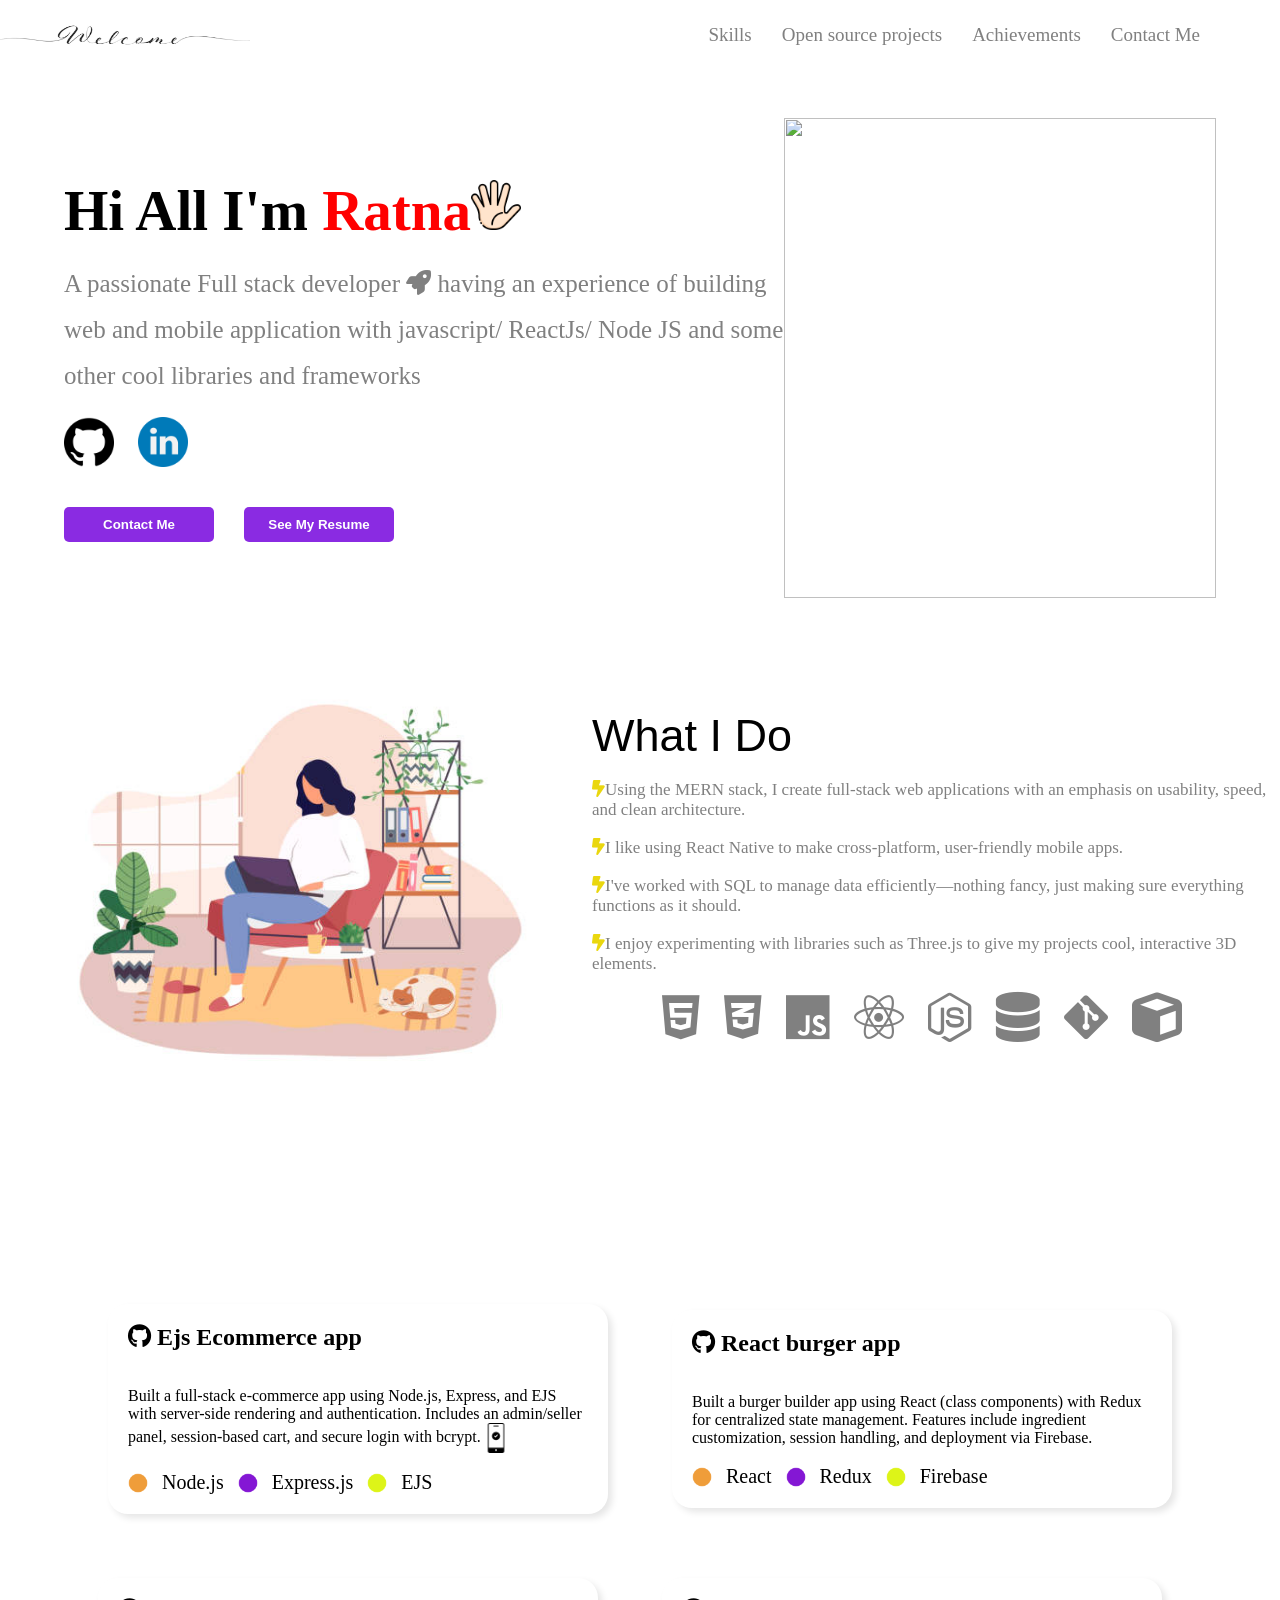
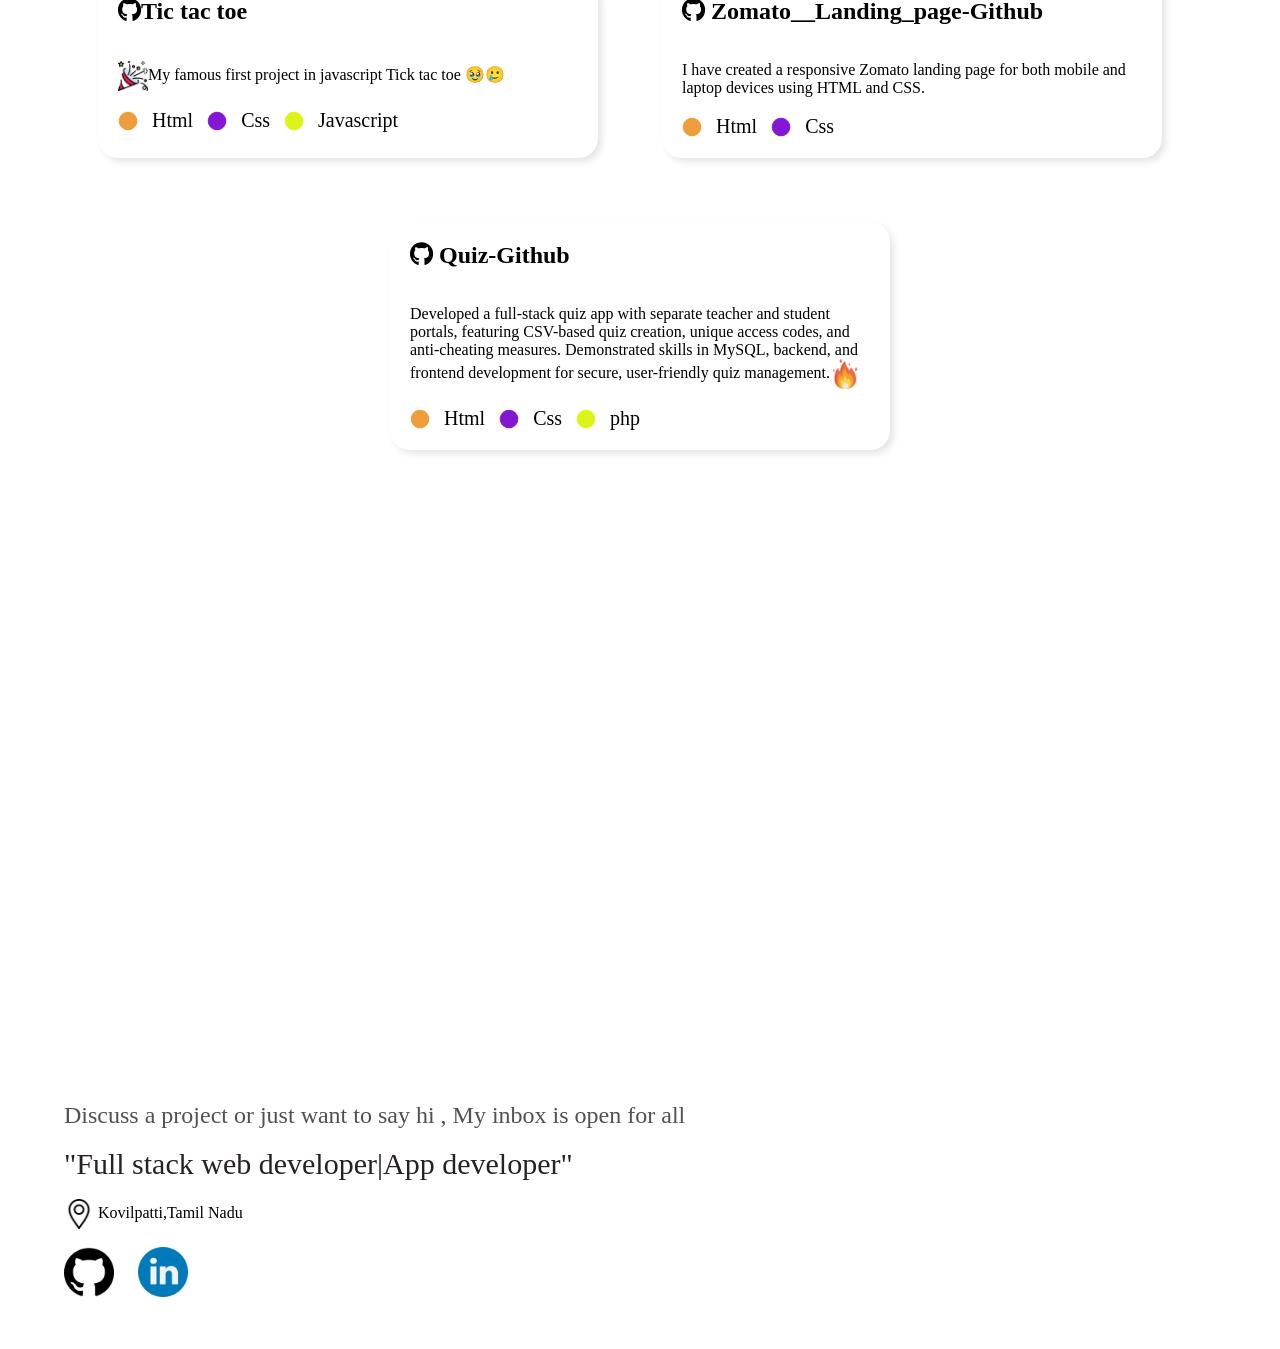
==== commit a2f0044c: "updated minor changes" ====
--- a/index.html
+++ b/index.html
@@ -54,7 +54,7 @@
       >
         <div class="section_bar2">
           <h1>
-            Hi all i'm <span style="color: red">Selvan</span
+            Hi All I'm <span style="color: red">Ratna</span
             ><span><img src="./images/hello.png" /></span>
           </h1>
           <br />
@@ -98,7 +98,7 @@
       <div class="section2">
         <div class="section2_img"><img src="./images/laptop.jpg" /><br /></div>
         <div class="section2_text container" id="skills">
-          <h1>What i do</h1>
+          <h1>What I Do</h1>
           <br />
           <p>
             <i class="fa-solid fa-bolt-lightning" style="color: #ead70e"></i
@@ -156,6 +156,93 @@
         Open Source Projects
       </h2>
       <div class="container section_card_1">
+        <a
+          href="https://github.com/Ratnaselvan-S/Ejs_e-commerce"
+          target="_blank"
+        >
+          <div
+            class="cards cards_4"
+            data-aos="fade-up"
+            data-aos-duration="1000"
+            data-aos-delay="600"
+          >
+            <h2><i class="fa-brands fa-github"></i> Ejs Ecommerce app</h2>
+            <br /><br />
+            <p>
+              <span class="section_img_cards"></span>Built a full-stack
+              e-commerce app using Node.js, Express, and EJS with server-side
+              rendering and authentication. Includes an admin/seller panel,
+              session-based cart, and secure login with bcrypt.<span
+                class="section_img_cards"
+                ><img src="./images/mobile-app.png"
+              /></span>
+            </p>
+            <br />
+            <span class="img_cards"><img src="./images/circle.png" /></span>
+            <span class="section_cards_p">Node.js &nbsp</span>
+
+            <span class="img_cards"><img src="./images/circle1.png" /></span>
+            <span class="section_cards_p">Express.js &nbsp</span>
+
+            <span class="img_cards"><img src="./images/circle2.png" /></span>
+            <span class="section_cards_p">EJS</span>
+          </div>
+        </a>
+        <a href="https://github.com/Ratnaselvan-S/burger_react" target="_blank">
+          <div
+            class="cards cards_4"
+            data-aos="fade-up"
+            data-aos-duration="1000"
+            data-aos-delay="600"
+          >
+            <h2><i class="fa-brands fa-github"></i> React burger app</h2>
+            <br /><br />
+            <p>
+              <span class="section_img_cards"></span>Built a burger builder app
+              using React (class components) with Redux for centralized state
+              management. Features include ingredient customization, session
+              handling, and deployment via Firebase.
+
+              <span class="section_img_cards"></span>
+            </p>
+            <br />
+            <span class="img_cards"><img src="./images/circle.png" /></span>
+            <span class="section_cards_p">React &nbsp</span>
+
+            <span class="img_cards"><img src="./images/circle1.png" /></span>
+            <span class="section_cards_p">Redux &nbsp</span>
+
+            <span class="img_cards"><img src="./images/circle2.png" /></span>
+            <span class="section_cards_p">Firebase</span>
+          </div>
+        </a>
+        <a href="https://github.com/Ratnaselvan-S/Tik-tac-toe" target="_blank">
+          <div
+            class="cards cards_4"
+            data-aos="fade-up"
+            data-aos-duration="1000"
+            data-aos-delay="600"
+          >
+            <h2><i class="fa-brands fa-github"></i>Tic tac toe</h2>
+            <br /><br />
+            <p>
+              <span class="section_img_cards"
+                ><img src="./images/confetti.png" /></span
+              >My famous first project in javascript Tick tac toe 🥹🥲
+
+              <span class="section_img_cards"></span>
+            </p>
+            <br />
+            <span class="img_cards"><img src="./images/circle.png" /></span>
+            <span class="section_cards_p">Html &nbsp</span>
+
+            <span class="img_cards"><img src="./images/circle1.png" /></span>
+            <span class="section_cards_p">Css &nbsp</span>
+
+            <span class="img_cards"><img src="./images/circle2.png" /></span>
+            <span class="section_cards_p">Javascript</span>
+          </div>
+        </a>
         <a href="https://github.com/Ratnaselvan-S/Zomato_clone" target="_blank">
           <div
             class="cards cards_1"
@@ -168,13 +255,9 @@
             </h2>
             <br /><br />
             <p>
-              <span class="section_img_cards"
-                ><img src="./images/confetti.png" /></span
-              >I have created a responsive Zomato landing page for both mobile
-              and laptop devices using HTML and CSS.<span
-                class="section_img_cards"
-                ><img src="./images/balloons.png"
-              /></span>
+              <span class="section_img_cards"></span>I have created a responsive
+              Zomato landing page for both mobile and laptop devices using HTML
+              and CSS.<span class="section_img_cards"></span>
             </p>
             <br />
             <span class="img_cards"><img src="./images/circle.png" /></span>
@@ -193,13 +276,12 @@
             <h2><i class="fa-brands fa-github"></i> Quiz-Github</h2>
             <br /><br />
             <p>
-              <span class="section_img_cards"
-                ><img src="./images/confetti.png" /></span
-              >Developed a full-stack quiz app with separate teacher and student
-              portals, featuring CSV-based quiz creation, unique access codes,
-              and anti-cheating measures. Demonstrated skills in MySQL, backend,
-              and frontend development for secure, user-friendly quiz
-              management.<span class="section_img_cards"
+              <span class="section_img_cards"></span>Developed a full-stack quiz
+              app with separate teacher and student portals, featuring CSV-based
+              quiz creation, unique access codes, and anti-cheating measures.
+              Demonstrated skills in MySQL, backend, and frontend development
+              for secure, user-friendly quiz management.<span
+                class="section_img_cards"
                 ><img src="./images/fire.png"
               /></span>
             </p>
@@ -210,97 +292,6 @@
             <span class="section_cards_p">Css &nbsp</span>
             <span class="img_cards"><img src="./images/circle2.png" /></span>
             <span class="section_cards_p">php</span>
-          </div>
-        </a>
-
-        <a
-          href="https://github.com/Ratnaselvan-S/Ejs_e-commerce"
-          target="_blank"
-        >
-          <div
-            class="cards cards_4"
-            data-aos="fade-up"
-            data-aos-duration="1000"
-            data-aos-delay="600"
-          >
-            <h2><i class="fa-brands fa-github"></i> Ejs Ecommerce app</h2>
-            <br /><br />
-            <p>
-              <span class="section_img_cards"
-                ><img src="./images/confetti.png" /></span
-              >Built a full-stack e-commerce app using Node.js, Express, and EJS
-              with server-side rendering and authentication. Includes an
-              admin/seller panel, session-based cart, and secure login with
-              bcrypt.<span class="section_img_cards"
-                ><img src="./images/mobile-app.png"
-              /></span>
-            </p>
-            <br />
-            <span class="img_cards"><img src="./images/circle.png" /></span>
-            <span class="section_cards_p">Node.js &nbsp</span>
-
-            <span class="img_cards"><img src="./images/circle1.png" /></span>
-            <span class="section_cards_p">Express.js &nbsp</span>
-
-            <span class="img_cards"><img src="./images/circle2.png" /></span>
-            <span class="section_cards_p">EJS</span>
-          </div>
-        </a>
-        <a href="https://github.com/Ratnaselvan-S/burger_react" target="_blank">
-          <div
-            class="cards cards_4"
-            data-aos="fade-up"
-            data-aos-duration="1000"
-            data-aos-delay="600"
-          >
-            <h2><i class="fa-brands fa-github"></i> React burger app</h2>
-            <br /><br />
-            <p>
-              <span class="section_img_cards"
-                ><img src="./images/confetti.png" /></span
-              >Built a burger builder app using React (class components) with
-              Redux for centralized state management. Features include
-              ingredient customization, session handling, and deployment via
-              Firebase.
-
-              <span class="section_img_cards"></span>
-            </p>
-            <br />
-            <span class="img_cards"><img src="./images/circle.png" /></span>
-            <span class="section_cards_p">React &nbsp</span>
-
-            <span class="img_cards"><img src="./images/circle1.png" /></span>
-            <span class="section_cards_p">Redux &nbsp</span>
-
-            <span class="img_cards"><img src="./images/circle2.png" /></span>
-            <span class="section_cards_p">Firebase</span>
-          </div>
-        </a>
-        <a href="https://github.com/Ratnaselvan-S/Tik-tac-toe" target="_blank">
-          <div
-            class="cards cards_4"
-            data-aos="fade-up"
-            data-aos-duration="1000"
-            data-aos-delay="600"
-          >
-            <h2><i class="fa-brands fa-github"></i>Tic tac toe</h2>
-            <br /><br />
-            <p>
-              <span class="section_img_cards"
-                ><img src="./images/confetti.png" /></span
-              >My famous first project in javascript Tick tac toe 🥹🥲
-
-              <span class="section_img_cards"></span>
-            </p>
-            <br />
-            <span class="img_cards"><img src="./images/circle.png" /></span>
-            <span class="section_cards_p">Html &nbsp</span>
-
-            <span class="img_cards"><img src="./images/circle1.png" /></span>
-            <span class="section_cards_p">Css &nbsp</span>
-
-            <span class="img_cards"><img src="./images/circle2.png" /></span>
-            <span class="section_cards_p">Javascript</span>
           </div>
         </a>
       </div>
@@ -318,6 +309,7 @@
     <section class="container we__offer">
       <a
         href="https://drive.google.com/file/d/1s4T5k7OESHsHmkdM7sa0WX5MY5qVV7kI/view?usp=sharing"
+        target="_blank"
       >
         <div
           class="we__offer_card"
@@ -411,7 +403,7 @@
       data-aos-delay="400"
       id="contact"
     >
-      Reach out to me
+      Reach Out To Me
     </h2>
     <footer
       class="container footer_section"
--- a/index.css
+++ b/index.css
@@ -237,7 +237,7 @@
   align-items: center;
   justify-content: center;
   flex-wrap: wrap;
-  gap: 2rem;
+  gap: 4rem;
   margin-top: 1.5rem;
 }
 .section_card_1 a {
